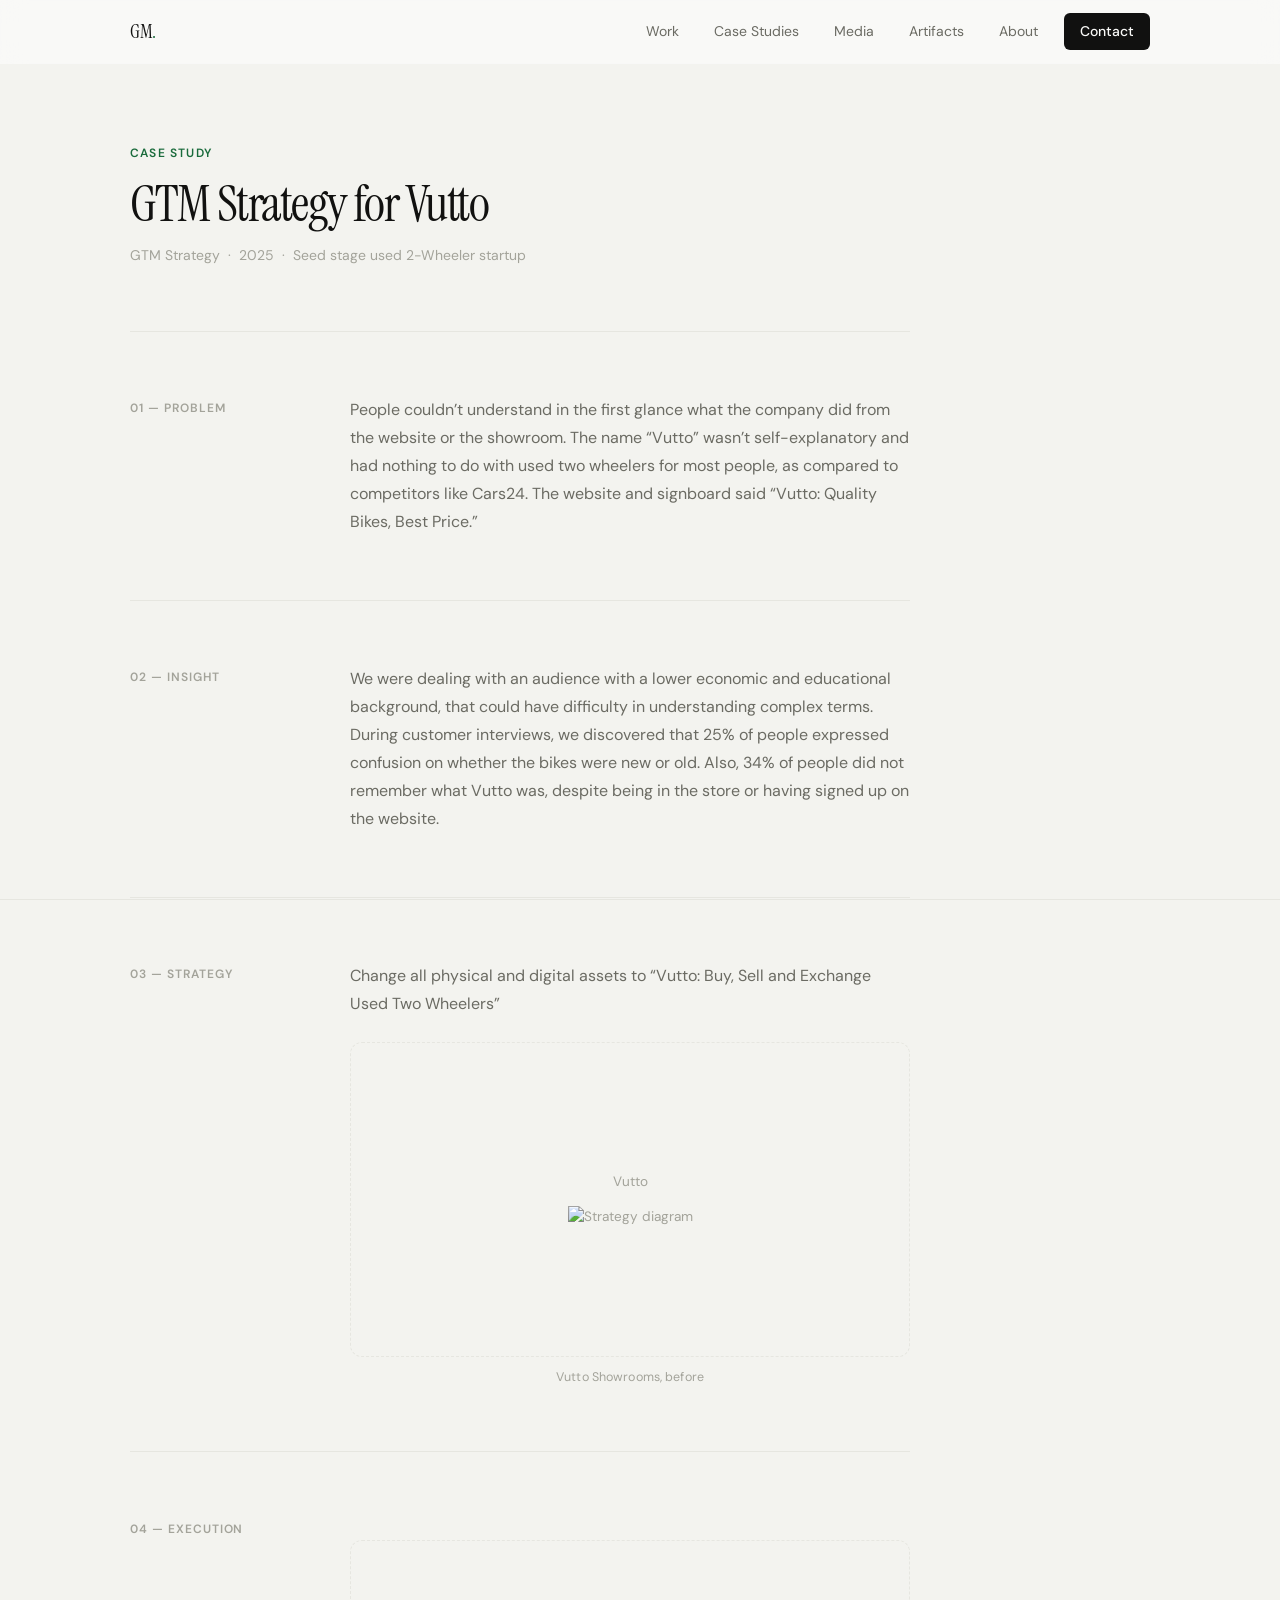
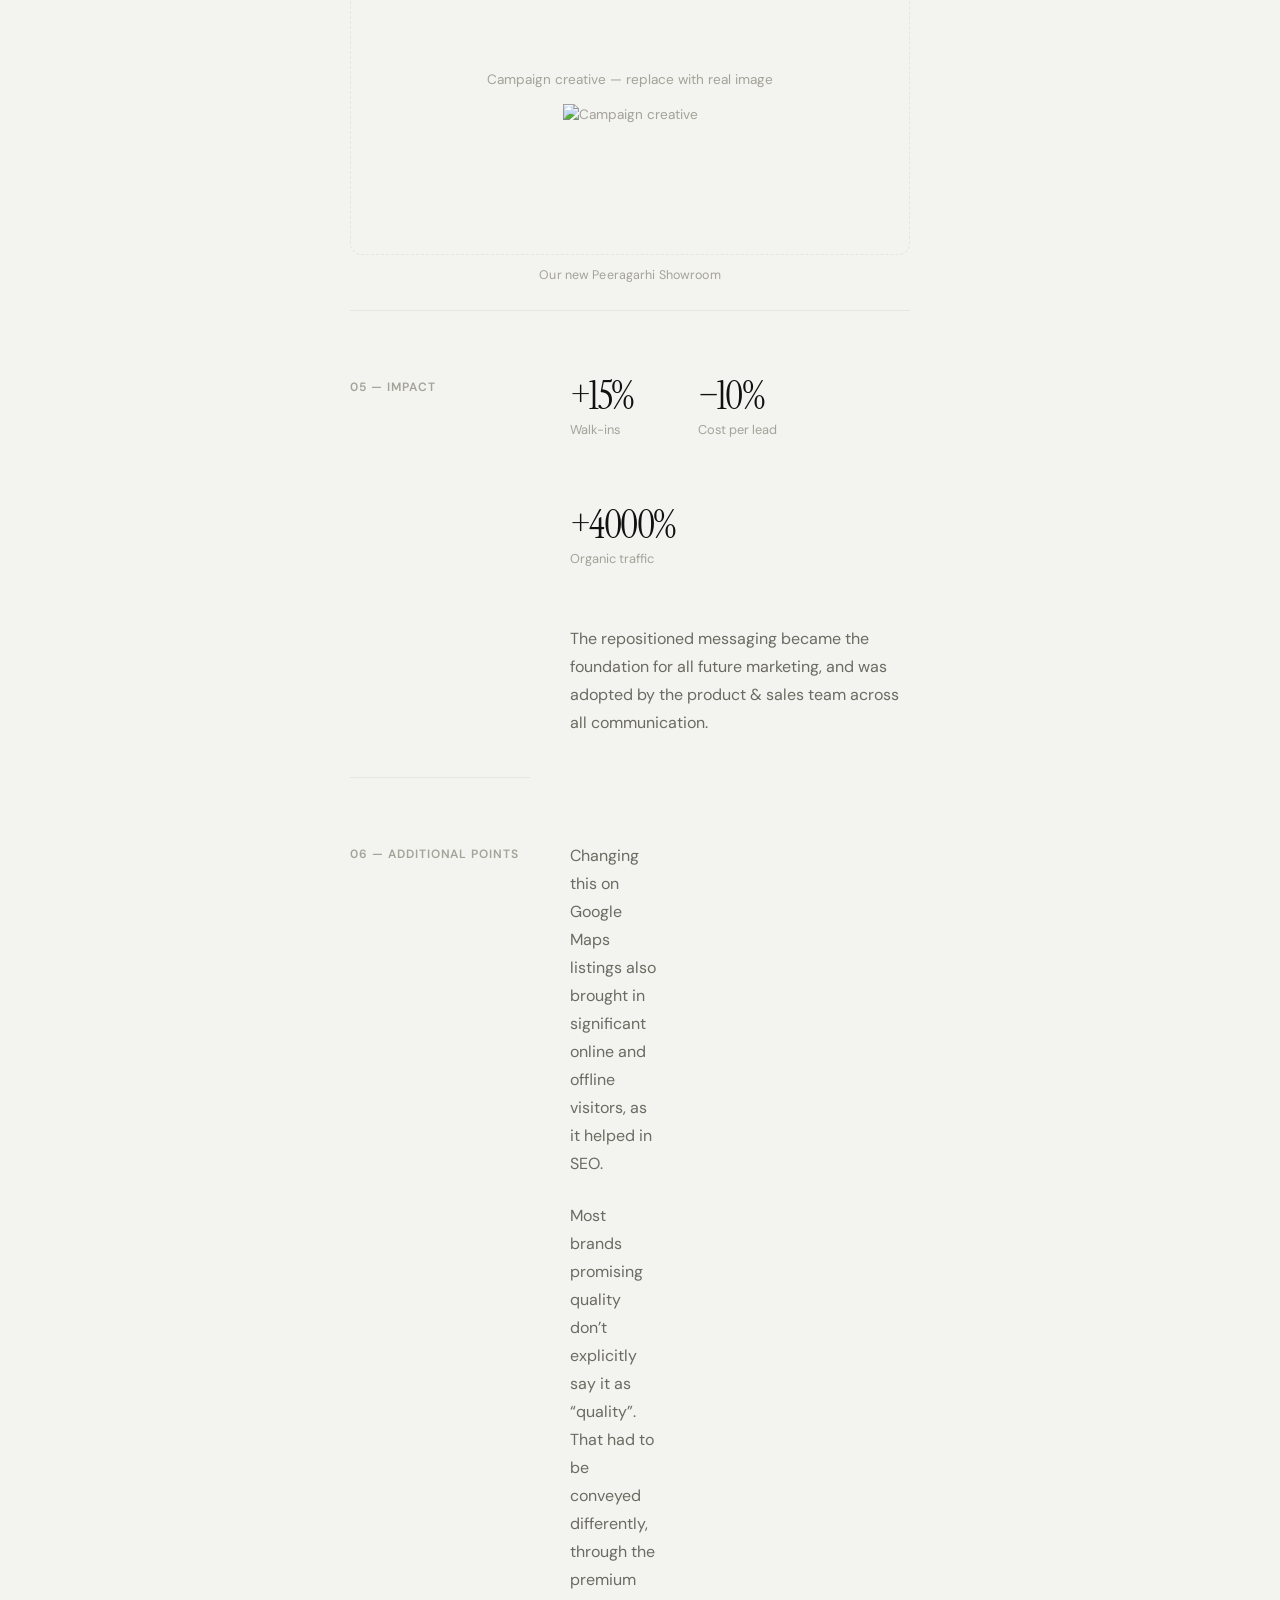
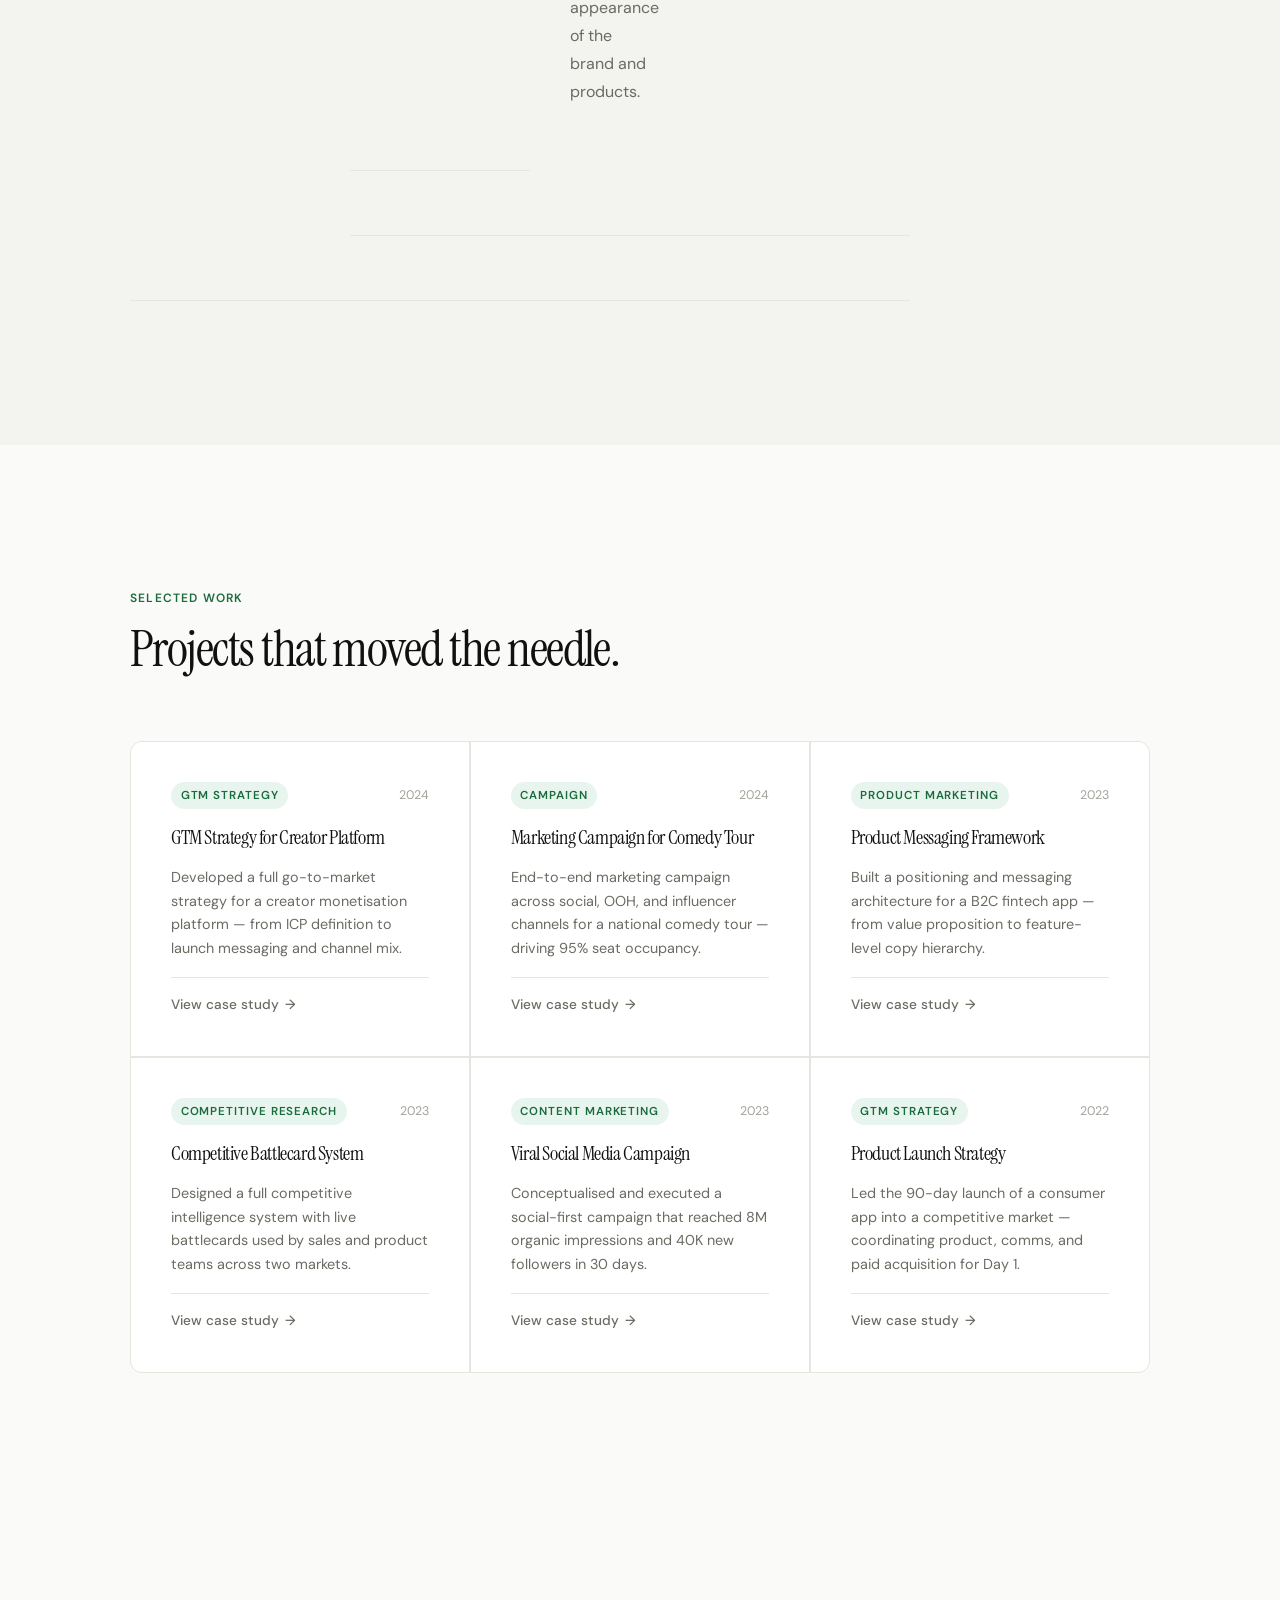
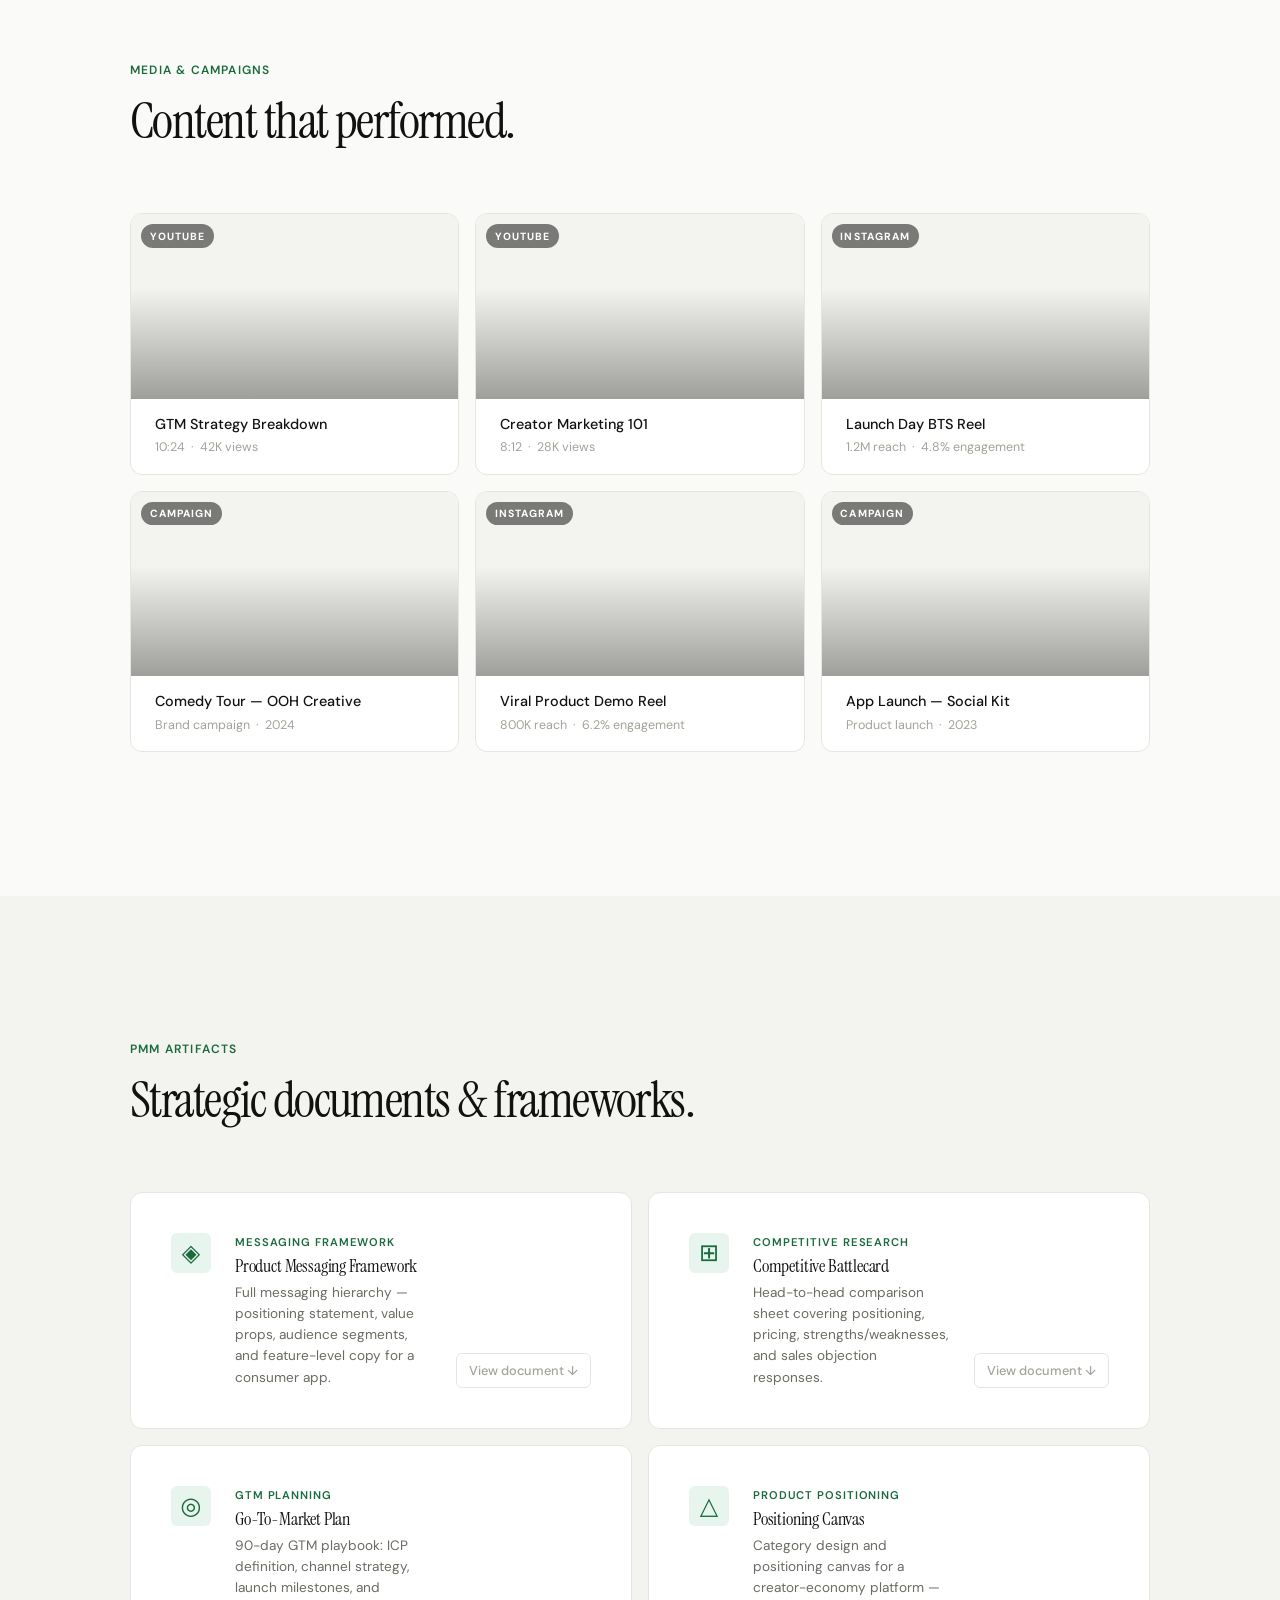
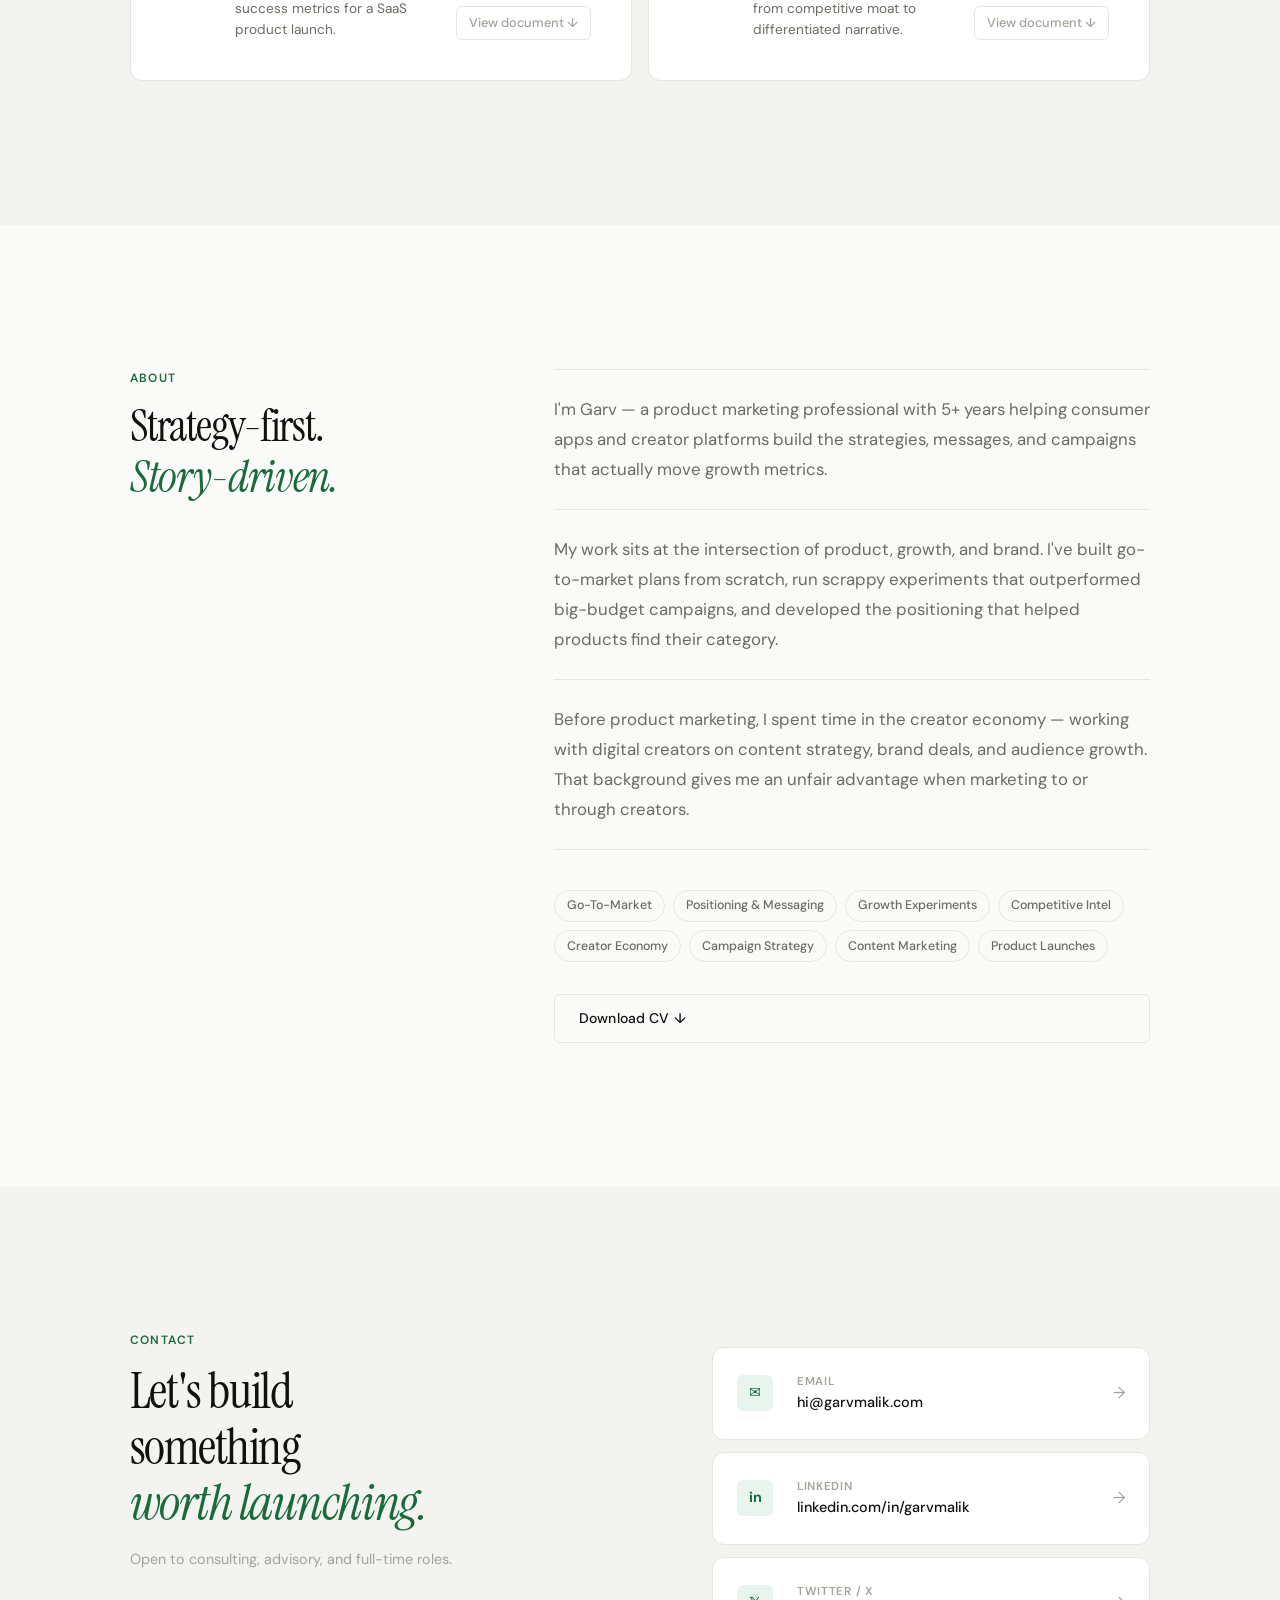
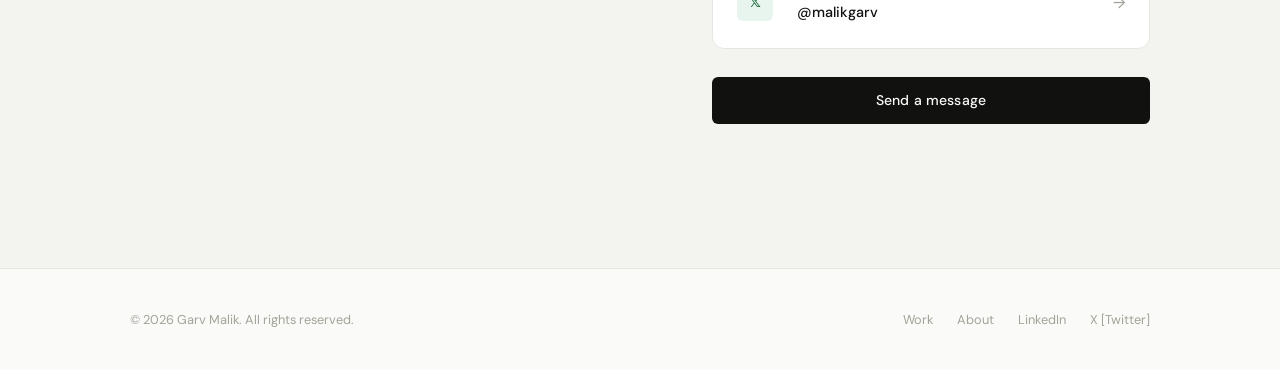
==== case-study.html @ c1da1248 "Add files via upload" ====
<!DOCTYPE html>
<html lang="en">
<head>
  <meta charset="UTF-8" />
  <meta name="viewport" content="width=device-width, initial-scale=1.0" />

  <!-- ============================================================
       SEO — Edit title, description, and og:image below
       ============================================================ -->
  <title>Garv Malik — Product Marketing</title>
  <meta name="description" content="Product marketing strategist specialising in go-to-market, growth experiments, and campaigns that help products and creators grow." />
  <meta property="og:title" content="Garv Malik — Product Marketing" />
  <meta property="og:description" content="Go-to-market strategies, marketing experiments, and campaigns for consumer apps." />
  <meta property="og:image" content="assets/images/og-image.jpg" /><!-- replace with real OG image -->
  <meta property="og:type" content="website" />

  <!-- Google Fonts — Instrument Serif (display) + DM Sans (body) -->
  <link rel="preconnect" href="https://fonts.googleapis.com" />
  <link rel="preconnect" href="https://fonts.gstatic.com" crossorigin />
  <link href="https://fonts.googleapis.com/css2?family=Instrument+Serif:ital@0;1&family=DM+Sans:opsz,wght@9..40,300;9..40,400;9..40,500;9..40,600&display=swap" rel="stylesheet" />

  <link rel="stylesheet" href="styles.css" />
</head>

<body>

  <!-- ============================================================
       NAVIGATION
       ============================================================ -->
  <header class="nav" id="nav">
    <div class="nav__inner container">

      <!-- Logo / Name — edit text here -->
      <a href="#hero" class="nav__logo">GM<span class="accent">.</span></a>

      <nav class="nav__links" aria-label="Primary navigation">
        <a href="#work">Work</a>
        <a href="#case-study">Case Studies</a>
        <a href="#media">Media</a>
        <a href="#artifacts">Artifacts</a>
        <a href="#about">About</a>
        <a href="#contact" class="nav__cta">Contact</a>
      </nav>

      <!-- Hamburger (mobile) -->
      <button class="nav__hamburger" id="hamburger" aria-label="Toggle menu" aria-expanded="false">
        <span></span><span></span>
      </button>
    </div>

    <!-- Mobile menu -->
    <div class="nav__mobile" id="mobile-menu" aria-hidden="true">
      <a href="#work" class="mobile-link">Work</a>
      <a href="#case-study" class="mobile-link">Case Studies</a>
      <a href="#media" class="mobile-link">Media</a>
      <a href="#artifacts" class="mobile-link">Artifacts</a>
      <a href="#about" class="mobile-link">About</a>
      <a href="#contact" class="mobile-link">Contact</a>
    </div>
  </header>


  <main>

    <!-- ============================================================
         HERO SECTION
         Edit: headline, subheadline, description
         ============================================================ -->
   <!-- <section class="hero" id="hero">
      <div class="container hero__inner">

        <div class="hero__badge reveal">
          <span class="badge-dot"></span>
       
          Available for projects
        </div>

    

      </div>-->

      <!-- Decorative line -->
      <div class="hero__rule"></div>
    </section>

 <!-- ============================================================
         CASE STUDY TEMPLATE SECTION
         Edit: all placeholder text, links, and media embeds
         ============================================================ -->
    <section class="section section--alt" id="case-study">
      <div class="container">

        <div class="section__header">
          <p class="section__label">Case Study</p>
          <!-- Edit case study title -->
          <h2 class="section__title">GTM Strategy for Vutto</h2>
          <p class="section__subtitle">
            <!-- Edit project meta -->
            GTM Strategy &nbsp;·&nbsp; 2025 &nbsp;·&nbsp; Seed stage used 2-Wheeler startup
          </p>
        </div>

        <!-- Narrative blocks -->
        <div class="case-study">

          <div class="cs-block reveal">
            <div class="cs-block__label">01 — Problem</div>
            <div class="cs-block__body">
              <!-- Edit problem statement -->
              <p>
                People couldn’t understand in the first glance what the company did from the website or the showroom. The name “Vutto” wasn’t self-explanatory and had nothing to do with used two wheelers for most people, as compared to competitors like Cars24. The website and signboard said “Vutto: Quality Bikes, Best Price.”
              </p>
            </div>
          </div>

          <div class="cs-block reveal">
            <div class="cs-block__label">02 — Insight</div>
            <div class="cs-block__body">
              <!-- Edit insight -->
              <p>
                We were dealing with an audience with a  lower economic and educational background, that could have difficulty in understanding complex terms. During customer interviews, we discovered that 25% of people expressed confusion on whether the bikes were new or old. Also, 34% of people did not remember what Vutto was, despite being in the store or having signed up on the website.
              </p>
            </div>
          </div>

          <div class="cs-block reveal">
            <div class="cs-block__label">03 — Strategy</div>
            <div class="cs-block__body">
              <!-- Edit strategy -->
              <p>
                Change all physical and digital assets to “Vutto: Buy, Sell and Exchange Used Two Wheelers”

              </p>

              <!-- Placeholder for image/screenshot — replace src with real image -->
              <figure class="cs-media">
                <div class="cs-media__placeholder" aria-label="Strategy diagram placeholder">
                  <span>Vutto</span>
                  <img src="assets/images/vutto-old.webp" alt="Strategy diagram" />
                </div>
                <figcaption>Vutto Showrooms, before</figcaption>
              </figure>
            </div>
          </div>

          <div class="cs-block reveal">
            <div class="cs-block__label">04 — Execution</div>
            <div class="cs-block__body">
              <!-- Edit execution details -->
              <p>
                
              </p>

              <!-- Placeholder for marketing asset image -->
              <figure class="cs-media">
                <div class="cs-media__placeholder" aria-label="Campaign creative placeholder">
                  <span>Campaign creative — replace with real image</span>
                  <img src="assets/images/vutto-new.webp" alt="Campaign creative" />
                </div>
                <figcaption>Our new Peeragarhi Showroom</figcaption>
              </figure>

              <!-- Placeholder for embedded video — replace with real YouTube embed 
              <figure class="cs-media">
                <div class="cs-media__placeholder cs-media__placeholder--video" aria-label="Video embed placeholder">
                  <span>▶</span>
                  <p>Embed video here — replace this block with an iframe</p>
                  
                  <iframe
                    src="https://www.youtube.com/embed/YOUR_VIDEO_ID"
                    title="Campaign walkthrough"
                    frameborder="0"
                    allowfullscreen
                  ></iframe>
                  
                </div>
                <figcaption>Campaign walkthrough video — edit this caption</figcaption>
              </figure>
            </div>
          </div>
          -->

          <div class="cs-block reveal">
            <div class="cs-block__label">05 — Impact</div>
            <div class="cs-block__body">
              <!-- Edit impact metrics -->
              <div class="impact-grid">
                <div class="impact-stat">
                  <span class="impact-stat__num">+15%</span>
                  <span class="impact-stat__label">Walk-ins</span>
                </div>
                <div class="impact-stat">
                  <span class="impact-stat__num">−10%</span>
                  <span class="impact-stat__label">Cost per lead</span>
                </div>
                <div class="impact-stat">
                  <span class="impact-stat__num">+4000%</span>
                  <span class="impact-stat__label">Organic traffic</span>
                </div>
              </div>
              <p style="margin-top: 2rem;">
                The repositioned messaging became the foundation for all future
                marketing, and was adopted by the product & sales team across all communication.
              </p>

              <!-- Link to full document 
              <a href="#" class="btn btn--outline" style="margin-top:1.5rem; display:inline-flex;">
                 Edit href to real document link 
                Download full case study PDF ↓
              </a>
            </div>
          </div>

        </div> /case-study -->
      </div>
      <div class="cs-block reveal">
            <div class="cs-block__label">06 — Additional Points</div>
            <div class="cs-block__body">
              <!-- Edit strategy -->
              <p>
                Changing this on Google Maps listings also brought in significant online and offline visitors, as it helped in SEO.
               </p>
                <p>
                Most brands promising quality don’t explicitly say it as “quality”. That had to be conveyed differently, through the premium appearance of the brand and products.


              </p>
    </section>

    <!-- ============================================================
         SELECTED WORK SECTION
         Edit: project cards — title, category, description, href
         ============================================================ -->
    <section class="section" id="work">
      <div class="container">

        <div class="section__header">
          <p class="section__label">Selected Work</p>
          <h2 class="section__title">Projects that moved the needle.</h2>
        </div>

        <div class="work-grid">

          <!-- ── Card 1 — Edit project details below ── -->
          <article class="card reveal">
            <div class="card__meta">
              <span class="card__category">GTM Strategy</span>
              <span class="card__year">2024</span><!-- Edit year -->
            </div>
            <h3 class="card__title">GTM Strategy for Creator Platform</h3>
            <p class="card__desc">
              Developed a full go-to-market strategy for a creator monetisation
              platform — from ICP definition to launch messaging and channel mix.
            </p>
            <a href="#" class="card__link"><!-- Edit href to real link -->
              View case study <span class="arrow">→</span>
            </a>
          </article>

          <!-- ── Card 2 ── -->
          <article class="card reveal">
            <div class="card__meta">
              <span class="card__category">Campaign</span>
              <span class="card__year">2024</span>
            </div>
            <h3 class="card__title">Marketing Campaign for Comedy Tour</h3>
            <p class="card__desc">
              End-to-end marketing campaign across social, OOH, and influencer
              channels for a national comedy tour — driving 95% seat occupancy.
            </p>
            <a href="#" class="card__link">
              View case study <span class="arrow">→</span>
            </a>
          </article>

          <!-- ── Card 3 ── -->
          <article class="card reveal">
            <div class="card__meta">
              <span class="card__category">Product Marketing</span>
              <span class="card__year">2023</span>
            </div>
            <h3 class="card__title">Product Messaging Framework</h3>
            <p class="card__desc">
              Built a positioning and messaging architecture for a B2C fintech
              app — from value proposition to feature-level copy hierarchy.
            </p>
            <a href="#" class="card__link">
              View case study <span class="arrow">→</span>
            </a>
          </article>

          <!-- ── Card 4 ── -->
          <article class="card reveal">
            <div class="card__meta">
              <span class="card__category">Competitive Research</span>
              <span class="card__year">2023</span>
            </div>
            <h3 class="card__title">Competitive Battlecard System</h3>
            <p class="card__desc">
              Designed a full competitive intelligence system with live
              battlecards used by sales and product teams across two markets.
            </p>
            <a href="#" class="card__link">
              View case study <span class="arrow">→</span>
            </a>
          </article>

          <!-- ── Card 5 ── -->
          <article class="card reveal">
            <div class="card__meta">
              <span class="card__category">Content Marketing</span>
              <span class="card__year">2023</span>
            </div>
            <h3 class="card__title">Viral Social Media Campaign</h3>
            <p class="card__desc">
              Conceptualised and executed a social-first campaign that reached
              8M organic impressions and 40K new followers in 30 days.
            </p>
            <a href="#" class="card__link">
              View case study <span class="arrow">→</span>
            </a>
          </article>

          <!-- ── Card 6 ── -->
          <article class="card reveal">
            <div class="card__meta">
              <span class="card__category">GTM Strategy</span>
              <span class="card__year">2022</span>
            </div>
            <h3 class="card__title">Product Launch Strategy</h3>
            <p class="card__desc">
              Led the 90-day launch of a consumer app into a competitive market
              — coordinating product, comms, and paid acquisition for Day 1.
            </p>
            <a href="#" class="card__link">
              View case study <span class="arrow">→</span>
            </a>
          </article>

        </div><!-- /work-grid -->
      </div>
    </section>


   
    <!-- ============================================================
         MEDIA & CAMPAIGNS SECTION
         Edit: video/image thumbnails, links, titles
         ============================================================ -->
    <section class="section" id="media">
      <div class="container">

        <div class="section__header">
          <p class="section__label">Media & Campaigns</p>
          <h2 class="section__title">Content that performed.</h2>
        </div>

        <div class="media-grid">

          <!-- ── YouTube Video 1 — Edit title, link, thumbnail ── -->
          <a href="#" class="media-card reveal" aria-label="Watch: GTM Breakdown">
            <!-- Replace background-image URL with real thumbnail -->
            <div class="media-card__thumb" style="background-image: url('https://images.unsplash.com/photo-1611162617213-7d7a39e9b1d7?w=600&q=70')">
              <span class="media-card__type">YouTube</span>
              <span class="media-card__play">▶</span>
            </div>
            <div class="media-card__info">
              <!-- Edit video title -->
              <p class="media-card__title">GTM Strategy Breakdown</p>
              <p class="media-card__meta">10:24 &nbsp;·&nbsp; 42K views</p><!-- Edit runtime and views -->
            </div>
          </a>

          <!-- ── YouTube Video 2 ── -->
          <a href="#" class="media-card reveal" aria-label="Watch: Creator Marketing">
            <div class="media-card__thumb" style="background-image: url('https://images.unsplash.com/photo-1552664730-d307ca884978?w=600&q=70')">
              <span class="media-card__type">YouTube</span>
              <span class="media-card__play">▶</span>
            </div>
            <div class="media-card__info">
              <p class="media-card__title">Creator Marketing 101</p>
              <p class="media-card__meta">8:12 &nbsp;·&nbsp; 28K views</p>
            </div>
          </a>

          <!-- ── Instagram Post 1 ── -->
          <a href="#" class="media-card reveal" aria-label="View Instagram post">
            <div class="media-card__thumb" style="background-image: url('https://images.unsplash.com/photo-1611162616475-46b635cb6868?w=600&q=70')">
              <span class="media-card__type">Instagram</span>
            </div>
            <div class="media-card__info">
              <p class="media-card__title">Launch Day BTS Reel</p>
              <p class="media-card__meta">1.2M reach &nbsp;·&nbsp; 4.8% engagement</p>
            </div>
          </a>

          <!-- ── Campaign Creative 1 ── -->
          <a href="#" class="media-card reveal" aria-label="View campaign creative">
            <div class="media-card__thumb" style="background-image: url('https://images.unsplash.com/photo-1542744094-3a31f272c490?w=600&q=70')">
              <span class="media-card__type">Campaign</span>
            </div>
            <div class="media-card__info">
              <p class="media-card__title">Comedy Tour — OOH Creative</p>
              <p class="media-card__meta">Brand campaign &nbsp;·&nbsp; 2024</p>
            </div>
          </a>

          <!-- ── Instagram Post 2 ── -->
          <a href="#" class="media-card reveal" aria-label="View Instagram post">
            <div class="media-card__thumb" style="background-image: url('https://images.unsplash.com/photo-1558403194-611308249627?w=600&q=70')">
              <span class="media-card__type">Instagram</span>
            </div>
            <div class="media-card__info">
              <p class="media-card__title">Viral Product Demo Reel</p>
              <p class="media-card__meta">800K reach &nbsp;·&nbsp; 6.2% engagement</p>
            </div>
          </a>

          <!-- ── Campaign Creative 2 ── -->
          <a href="#" class="media-card reveal" aria-label="View campaign creative">
            <div class="media-card__thumb" style="background-image: url('https://images.unsplash.com/photo-1557804506-669a67965ba0?w=600&q=70')">
              <span class="media-card__type">Campaign</span>
            </div>
            <div class="media-card__info">
              <p class="media-card__title">App Launch — Social Kit</p>
              <p class="media-card__meta">Product launch &nbsp;·&nbsp; 2023</p>
            </div>
          </a>

        </div><!-- /media-grid -->
      </div>
    </section>


    <!-- ============================================================
         PMM ARTIFACTS SECTION
         Edit: artifact titles, descriptions, and download links
         ============================================================ -->
    <section class="section section--alt" id="artifacts">
      <div class="container">

        <div class="section__header">
          <p class="section__label">PMM Artifacts</p>
          <h2 class="section__title">Strategic documents & frameworks.</h2>
        </div>

        <div class="artifacts-grid">

          <!-- ── Artifact 1 — Edit details below ── -->
          <div class="artifact-card reveal">
            <div class="artifact-card__icon">◈</div><!-- Edit icon/emoji -->
            <div class="artifact-card__body">
              <span class="artifact-card__type">Messaging Framework</span><!-- Edit type -->
              <h3 class="artifact-card__title">Product Messaging Framework</h3><!-- Edit title -->
              <p class="artifact-card__desc">
                <!-- Edit description -->
                Full messaging hierarchy — positioning statement, value props,
                audience segments, and feature-level copy for a consumer app.
              </p>
            </div>
            <a href="#" class="artifact-card__link"><!-- Edit download href -->
              View document ↓
            </a>
          </div>

          <!-- ── Artifact 2 ── -->
          <div class="artifact-card reveal">
            <div class="artifact-card__icon">⊞</div>
            <div class="artifact-card__body">
              <span class="artifact-card__type">Competitive Research</span>
              <h3 class="artifact-card__title">Competitive Battlecard</h3>
              <p class="artifact-card__desc">
                Head-to-head comparison sheet covering positioning, pricing,
                strengths/weaknesses, and sales objection responses.
              </p>
            </div>
            <a href="#" class="artifact-card__link">
              View document ↓
            </a>
          </div>

          <!-- ── Artifact 3 ── -->
          <div class="artifact-card reveal">
            <div class="artifact-card__icon">◎</div>
            <div class="artifact-card__body">
              <span class="artifact-card__type">GTM Planning</span>
              <h3 class="artifact-card__title">Go-To-Market Plan</h3>
              <p class="artifact-card__desc">
                90-day GTM playbook: ICP definition, channel strategy, launch
                milestones, and success metrics for a SaaS product launch.
              </p>
            </div>
            <a href="#" class="artifact-card__link">
              View document ↓
            </a>
          </div>

          <!-- ── Artifact 4 ── -->
          <div class="artifact-card reveal">
            <div class="artifact-card__icon">△</div>
            <div class="artifact-card__body">
              <span class="artifact-card__type">Product Positioning</span>
              <h3 class="artifact-card__title">Positioning Canvas</h3>
              <p class="artifact-card__desc">
                Category design and positioning canvas for a creator-economy
                platform — from competitive moat to differentiated narrative.
              </p>
            </div>
            <a href="#" class="artifact-card__link">
              View document ↓
            </a>
          </div>

        </div><!-- /artifacts-grid -->
      </div>
    </section>


    <!-- ============================================================
         ABOUT SECTION
         Edit: bio text, skills, links
         ============================================================ -->
    <section class="section" id="about">
      <div class="container">

        <div class="about-layout">

          <div class="about__left reveal">
            <p class="section__label">About</p>
            <h2 class="about__title">
              Strategy-first.<br />
              <em>Story-driven.</em>
            </h2>
          </div>

          <div class="about__right reveal reveal--delay-1">

            <!-- Edit bio paragraphs -->
            <p class="about__bio">
              I'm Garv — a product marketing professional with 5+ years helping
              consumer apps and creator platforms build the strategies, messages,
              and campaigns that actually move growth metrics.
            </p>
            <p class="about__bio">
              My work sits at the intersection of product, growth, and brand.
              I've built go-to-market plans from scratch, run scrappy experiments
              that outperformed big-budget campaigns, and developed the positioning
              that helped products find their category.
            </p>
            <p class="about__bio">
              Before product marketing, I spent time in the creator economy —
              working with digital creators on content strategy, brand deals, and
              audience growth. That background gives me an unfair advantage when
              marketing to or through creators.
            </p>

            <!-- Edit skills -->
            <div class="about__skills">
              <span class="skill-tag">Go-To-Market</span>
              <span class="skill-tag">Positioning & Messaging</span>
              <span class="skill-tag">Growth Experiments</span>
              <span class="skill-tag">Competitive Intel</span>
              <span class="skill-tag">Creator Economy</span>
              <span class="skill-tag">Campaign Strategy</span>
              <span class="skill-tag">Content Marketing</span>
              <span class="skill-tag">Product Launches</span>
            </div>

            <!-- Edit resume link -->
            <a href="#" class="btn btn--outline" style="margin-top:2rem;">
              Download CV ↓
            </a>

          </div>
        </div>

      </div>
    </section>


    <!-- ============================================================
         CONTACT SECTION
         Edit: email, LinkedIn URL, social links
         ============================================================ -->
    <section class="section section--alt" id="contact">
      <div class="container">

        <div class="contact-layout reveal">

          <div class="contact__left">
            <p class="section__label">Contact</p>
            <h2 class="contact__title">
              Let's build<br />something<br /><em>worth launching.</em>
            </h2>
            <p class="contact__sub">
              Open to consulting, advisory, and full-time roles.
            </p>
          </div>

          <div class="contact__right">

            <!-- Edit email address -->
            <a href="mailto:hi@garvmalik.com" class="contact-link">
              <span class="contact-link__icon">✉</span>
              <div>
                <p class="contact-link__label">Email</p>
                <!-- Edit email text -->
                <p class="contact-link__value">hi@garvmalik.com</p>
              </div>
              <span class="contact-link__arrow">→</span>
            </a>

            <!-- Edit LinkedIn URL and text -->
            <a href="https://linkedin.com/in/garvmalik" target="_blank" rel="noopener" class="contact-link">
              <span class="contact-link__icon">in</span>
              <div>
                <p class="contact-link__label">LinkedIn</p>
                <p class="contact-link__value">linkedin.com/in/garvmalik</p>
              </div>
              <span class="contact-link__arrow">→</span>
            </a>

            <!-- Edit Twitter/X URL -->
            <a href="https://x.com/malikgarv" target="_blank" rel="noopener" class="contact-link">
              <span class="contact-link__icon">𝕏</span>
              <div>
                <p class="contact-link__label">Twitter / X</p>
                <p class="contact-link__value">@malikgarv</p>
              </div>
              <span class="contact-link__arrow">→</span>
            </a>

            <!-- Edit primary CTA link/label -->
            <a href="mailto:hi@garvmalik.com" class="btn btn--primary" style="margin-top: 1rem; width: 100%; justify-content: center;">
              Send a message
            </a>

          </div>
        </div>

      </div>
    </section>

  </main><!-- /main -->


  <!-- ============================================================
       FOOTER — Edit links and copyright name
       ============================================================ -->
  <footer class="footer">
    <div class="container footer__inner">

      <p class="footer__copy">
        <!-- Edit copyright name and year -->
        © 2026 Garv Malik. All rights reserved.
      </p>

      <nav class="footer__nav" aria-label="Footer navigation">
        <a href="#work">Work</a>
        <a href="#about">About</a>
        <!-- Edit social links -->
        <a href="https://linkedin.com/in/garvmalik" target="_blank" rel="noopener">LinkedIn</a>
        <a href="https://x.com/malikgarv" target="_blank" rel="noopener">X [Twitter]</a>
      </nav>

    </div>
  </footer>

  <script src="script.js"></script>
</body>
</html>
---- styles.css ----
/* ============================================================
   GARV MALIK — PORTFOLIO STYLESHEET
   ============================================================
   Table of contents:
   1.  CSS Custom Properties (design tokens)
   2.  Reset & Base
   3.  Typography
   4.  Layout Utilities
   5.  Navigation
   6.  Hero
   7.  Section Shared Styles
   8.  Work Grid & Cards
   9.  Case Study
   10. Media Grid & Cards
   11. Artifacts Grid
   12. About
   13. Contact
   14. Footer
   15. Scroll Reveal Animations
   16. Responsive (tablet & mobile)
   ============================================================ */


/* ── 1. DESIGN TOKENS ─────────────────────────────────────── */
:root {
  /* Colours — edit to change the palette */
  --clr-bg:          #fafaf8;   /* page background */
  --clr-bg-alt:      #f3f3ef;   /* alternate section background */
  --clr-surface:     #ffffff;   /* card/panel surface */
  --clr-border:      #e6e6e0;   /* dividers and card borders */
  --clr-text:        #111110;   /* primary text */
  --clr-text-2:      #6b6b63;   /* secondary text */
  --clr-text-3:      #a3a39a;   /* muted / labels */
  --clr-accent:      #1a6b3c;   /* → change this to your accent colour */
  --clr-accent-dim:  #e8f5ee;   /* light tint of accent */

  /* Typography */
  --font-display:  'Instrument Serif', Georgia, serif;
  --font-body:     'DM Sans', system-ui, sans-serif;

  /* Spacing scale */
  --sp-xs:   0.5rem;
  --sp-sm:   1rem;
  --sp-md:   1.5rem;
  --sp-lg:   2.5rem;
  --sp-xl:   4rem;
  --sp-2xl:  6rem;
  --sp-3xl:  9rem;

  /* Layout */
  --max-w: 1100px;
  --nav-h: 64px;

  /* Borders */
  --radius-sm: 6px;
  --radius-md: 12px;
  --radius-lg: 20px;

  /* Shadows */
  --shadow-sm: 0 1px 3px rgba(0,0,0,.06), 0 1px 2px rgba(0,0,0,.04);
  --shadow-md: 0 4px 16px rgba(0,0,0,.08);
  --shadow-lg: 0 16px 48px rgba(0,0,0,.12);

  /* Transitions */
  --ease: cubic-bezier(0.22, 1, 0.36, 1);
  --dur-fast: 150ms;
  --dur-med:  300ms;
  --dur-slow: 600ms;
}


/* ── 2. RESET & BASE ──────────────────────────────────────── */
*, *::before, *::after {
  box-sizing: border-box;
  margin: 0;
  padding: 0;
}

html {
  scroll-behavior: smooth;
  scroll-padding-top: var(--nav-h);
  -webkit-text-size-adjust: 100%;
}

body {
  background-color: var(--clr-bg);
  color: var(--clr-text);
  font-family: var(--font-body);
  font-size: 16px;
  line-height: 1.65;
  -webkit-font-smoothing: antialiased;
}

img, video, iframe {
  display: block;
  max-width: 100%;
}

a {
  color: inherit;
  text-decoration: none;
}

button {
  cursor: pointer;
  font-family: inherit;
  border: none;
  background: none;
}

ul, ol {
  list-style: none;
}

::selection {
  background: var(--clr-accent);
  color: #fff;
}


/* ── 3. TYPOGRAPHY ────────────────────────────────────────── */
h1, h2, h3, h4 {
  font-family: var(--font-display);
  font-weight: 400;
  line-height: 1.1;
  letter-spacing: -0.02em;
}

.accent {
  color: var(--clr-accent);
}

em {
  font-family: var(--font-display);
  font-style: italic;
  color: var(--clr-accent);
}


/* ── 4. LAYOUT UTILITIES ──────────────────────────────────── */
.container {
  width: 100%;
  max-width: var(--max-w);
  margin-inline: auto;
  padding-inline: var(--sp-lg);
}

.section {
  padding-block: var(--sp-3xl);
}

.section--alt {
  background-color: var(--clr-bg-alt);
}

/* Buttons */
.btn {
  display: inline-flex;
  align-items: center;
  gap: 0.5rem;
  padding: 0.75rem 1.5rem;
  border-radius: var(--radius-sm);
  font-family: var(--font-body);
  font-size: 0.875rem;
  font-weight: 500;
  letter-spacing: 0.01em;
  transition: all var(--dur-med) var(--ease);
  white-space: nowrap;
}

.btn--primary {
  background: var(--clr-text);
  color: var(--clr-bg);
}

.btn--primary:hover {
  background: var(--clr-accent);
  transform: translateY(-1px);
  box-shadow: var(--shadow-md);
}

.btn--ghost {
  background: transparent;
  color: var(--clr-text);
  border: 1px solid var(--clr-border);
}

.btn--ghost:hover {
  border-color: var(--clr-text);
  background: var(--clr-surface);
  transform: translateY(-1px);
}

.btn--outline {
  background: transparent;
  color: var(--clr-text);
  border: 1px solid var(--clr-border);
}

.btn--outline:hover {
  border-color: var(--clr-accent);
  color: var(--clr-accent);
}


/* ── 5. NAVIGATION ────────────────────────────────────────── */
.nav {
  position: fixed;
  top: 0;
  left: 0;
  right: 0;
  z-index: 100;
  height: var(--nav-h);
  background: rgba(250, 250, 248, 0.85);
  backdrop-filter: blur(12px);
  -webkit-backdrop-filter: blur(12px);
  border-bottom: 1px solid transparent;
  transition: border-color var(--dur-med) var(--ease), background var(--dur-med);
}

.nav.scrolled {
  border-color: var(--clr-border);
}

.nav__inner {
  height: 100%;
  display: flex;
  align-items: center;
  justify-content: space-between;
}

.nav__logo {
  font-family: var(--font-display);
  font-size: 1.2rem;
  font-weight: 400;
  letter-spacing: -0.02em;
}

.nav__links {
  display: flex;
  align-items: center;
  gap: var(--sp-sm);
}

.nav__links a {
  font-size: 0.875rem;
  font-weight: 400;
  color: var(--clr-text-2);
  padding: 0.4rem 0.6rem;
  border-radius: var(--radius-sm);
  transition: color var(--dur-fast);
}

.nav__links a:hover {
  color: var(--clr-text);
}

.nav__cta {
  padding: 0.45rem 1rem !important;
  background: var(--clr-text) !important;
  color: var(--clr-bg) !important;
  border-radius: var(--radius-sm) !important;
  font-weight: 500 !important;
  transition: background var(--dur-fast) !important;
}

.nav__cta:hover {
  background: var(--clr-accent) !important;
  color: #fff !important;
}

/* Hamburger */
.nav__hamburger {
  display: none;
  flex-direction: column;
  gap: 5px;
  padding: 8px;
}

.nav__hamburger span {
  display: block;
  width: 22px;
  height: 1.5px;
  background: var(--clr-text);
  border-radius: 2px;
  transition: transform var(--dur-med) var(--ease), opacity var(--dur-med);
}

.nav__hamburger.open span:first-child {
  transform: translateY(6.5px) rotate(45deg);
}

.nav__hamburger.open span:last-child {
  transform: translateY(-6.5px) rotate(-45deg);
}

/* Mobile menu */
.nav__mobile {
  display: none;
  flex-direction: column;
  position: fixed;
  inset: var(--nav-h) 0 0 0;
  background: var(--clr-bg);
  padding: var(--sp-lg);
  gap: var(--sp-md);
  z-index: 99;
  opacity: 0;
  pointer-events: none;
  transform: translateY(-8px);
  transition: opacity var(--dur-med) var(--ease), transform var(--dur-med) var(--ease);
}

.nav__mobile.open {
  opacity: 1;
  pointer-events: auto;
  transform: translateY(0);
}

.nav__mobile a {
  font-family: var(--font-display);
  font-size: 2rem;
  line-height: 1;
  color: var(--clr-text);
  padding-block: 0.5rem;
  border-bottom: 1px solid var(--clr-border);
  transition: color var(--dur-fast);
}

.nav__mobile a:hover {
  color: var(--clr-accent);
}


/* ── 6. HERO ──────────────────────────────────────────────── */
.hero {
  padding-top: calc(var(--nav-h) + var(--sp-3xl));
  padding-bottom: var(--sp-2xl);
  position: relative;
}

.hero__inner {
  display: flex;
  flex-direction: column;
  gap: var(--sp-md);
}

.hero__badge {
  display: inline-flex;
  align-items: center;
  gap: 0.5rem;
  padding: 0.35rem 0.9rem;
  background: var(--clr-accent-dim);
  color: var(--clr-accent);
  border-radius: 100px;
  font-size: 0.8rem;
  font-weight: 500;
  letter-spacing: 0.02em;
  width: fit-content;
}

.badge-dot {
  width: 6px;
  height: 6px;
  border-radius: 50%;
  background: var(--clr-accent);
  animation: pulse 2s infinite;
}

@keyframes pulse {
  0%, 100% { opacity: 1; }
  50%       { opacity: 0.4; }
}

.hero__name {
  font-family: var(--font-display);
  font-size: clamp(3.5rem, 9vw, 7.5rem);
  font-weight: 400;
  letter-spacing: -0.04em;
  line-height: 0.95;
  color: var(--clr-text);
}

.hero__sub {
  font-family: var(--font-display);
  font-size: clamp(1.4rem, 3.5vw, 2.2rem);
  font-weight: 400;
  line-height: 1.25;
  color: var(--clr-text-2);
  letter-spacing: -0.02em;
}

.hero__desc {
  max-width: 500px;
  font-size: 1.05rem;
  color: var(--clr-text-2);
  line-height: 1.7;
}

.hero__actions {
  display: flex;
  flex-wrap: wrap;
  gap: var(--sp-sm);
  padding-top: var(--sp-xs);
}

.hero__stats {
  display: flex;
  align-items: center;
  gap: var(--sp-lg);
  padding-top: var(--sp-lg);
  border-top: 1px solid var(--clr-border);
  margin-top: var(--sp-md);
  flex-wrap: wrap;
}

.stat {
  display: flex;
  flex-direction: column;
  gap: 0.15rem;
}

.stat__num {
  font-family: var(--font-display);
  font-size: 1.75rem;
  letter-spacing: -0.03em;
  line-height: 1;
  color: var(--clr-text);
}

.stat__label {
  font-size: 0.78rem;
  color: var(--clr-text-3);
  letter-spacing: 0.03em;
}

.stat__divider {
  width: 1px;
  height: 2.5rem;
  background: var(--clr-border);
}

.hero__rule {
  position: absolute;
  bottom: 0;
  left: 0;
  right: 0;
  height: 1px;
  background: var(--clr-border);
}


/* ── 7. SECTION SHARED ────────────────────────────────────── */
.section__header {
  margin-bottom: var(--sp-xl);
}

.section__label {
  font-size: 0.75rem;
  font-weight: 600;
  letter-spacing: 0.1em;
  text-transform: uppercase;
  color: var(--clr-accent);
  margin-bottom: 0.75rem;
}

.section__title {
  font-family: var(--font-display);
  font-size: clamp(2rem, 4vw, 3.25rem);
  font-weight: 400;
  letter-spacing: -0.03em;
  line-height: 1.1;
  color: var(--clr-text);
}

.section__subtitle {
  margin-top: 0.75rem;
  font-size: 0.875rem;
  color: var(--clr-text-3);
}


/* ── 8. WORK GRID & CARDS ─────────────────────────────────── */
.work-grid {
  display: grid;
  grid-template-columns: repeat(3, 1fr);
  gap: 1.5px; /* hairline gap between cards */
  background: var(--clr-border);
  border: 1.5px solid var(--clr-border);
  border-radius: var(--radius-md);
  overflow: hidden;
}

.card {
  background: var(--clr-surface);
  padding: var(--sp-lg);
  display: flex;
  flex-direction: column;
  gap: var(--sp-sm);
  transition: background var(--dur-med) var(--ease);
}

.card:hover {
  background: var(--clr-bg-alt);
}

.card__meta {
  display: flex;
  align-items: center;
  justify-content: space-between;
  gap: var(--sp-sm);
}

.card__category {
  font-size: 0.72rem;
  font-weight: 600;
  letter-spacing: 0.08em;
  text-transform: uppercase;
  color: var(--clr-accent);
  padding: 0.25rem 0.6rem;
  background: var(--clr-accent-dim);
  border-radius: 100px;
}

.card__year {
  font-size: 0.78rem;
  color: var(--clr-text-3);
}

.card__title {
  font-family: var(--font-display);
  font-size: 1.25rem;
  font-weight: 400;
  letter-spacing: -0.02em;
  line-height: 1.25;
  color: var(--clr-text);
}

.card__desc {
  font-size: 0.9rem;
  color: var(--clr-text-2);
  line-height: 1.65;
  flex-grow: 1;
}

.card__link {
  display: inline-flex;
  align-items: center;
  gap: 0.4rem;
  font-size: 0.85rem;
  font-weight: 500;
  color: var(--clr-text-2);
  margin-top: auto;
  padding-top: var(--sp-sm);
  border-top: 1px solid var(--clr-border);
  transition: color var(--dur-fast);
}

.card__link:hover {
  color: var(--clr-accent);
}

.card__link .arrow {
  transition: transform var(--dur-fast) var(--ease);
}

.card__link:hover .arrow {
  transform: translateX(4px);
}


/* ── 9. CASE STUDY ────────────────────────────────────────── */
.case-study {
  max-width: 780px;
}

.cs-block {
  display: grid;
  grid-template-columns: 180px 1fr;
  gap: var(--sp-lg);
  padding-block: var(--sp-xl);
  border-top: 1px solid var(--clr-border);
}

.cs-block:last-child {
  border-bottom: 1px solid var(--clr-border);
}

.cs-block__label {
  font-size: 0.75rem;
  font-weight: 600;
  letter-spacing: 0.08em;
  text-transform: uppercase;
  color: var(--clr-text-3);
  padding-top: 0.2rem;
}

.cs-block__body {
  display: flex;
  flex-direction: column;
  gap: var(--sp-md);
}

.cs-block__body p {
  font-size: 1rem;
  color: var(--clr-text-2);
  line-height: 1.75;
  max-width: 600px;
}

/* Case study media */
.cs-media {
  width: 100%;
}

.cs-media__placeholder {
  width: 100%;
  aspect-ratio: 16/9;
  background: var(--clr-bg-alt);
  border: 1.5px dashed var(--clr-border);
  border-radius: var(--radius-md);
  display: flex;
  flex-direction: column;
  align-items: center;
  justify-content: center;
  gap: 0.75rem;
  color: var(--clr-text-3);
  font-size: 0.85rem;
  text-align: center;
  padding: var(--sp-md);
}

.cs-media__placeholder--video span {
  font-size: 2.5rem;
  color: var(--clr-text-3);
}

.cs-media figcaption {
  font-size: 0.78rem;
  color: var(--clr-text-3);
  margin-top: 0.6rem;
  text-align: center;
  letter-spacing: 0.01em;
}

.cs-media iframe {
  width: 100%;
  aspect-ratio: 16/9;
  border-radius: var(--radius-md);
  border: none;
}

/* Impact stats inside case study */
.impact-grid {
  display: flex;
  gap: var(--sp-xl);
  flex-wrap: wrap;
}

.impact-stat {
  display: flex;
  flex-direction: column;
  gap: 0.25rem;
}

.impact-stat__num {
  font-family: var(--font-display);
  font-size: 2.5rem;
  letter-spacing: -0.04em;
  line-height: 1;
  color: var(--clr-text);
}

.impact-stat__label {
  font-size: 0.8rem;
  color: var(--clr-text-3);
}


/* ── 10. MEDIA GRID & CARDS ───────────────────────────────── */
.media-grid {
  display: grid;
  grid-template-columns: repeat(3, 1fr);
  gap: 1rem;
}

.media-card {
  display: flex;
  flex-direction: column;
  border-radius: var(--radius-md);
  overflow: hidden;
  border: 1px solid var(--clr-border);
  background: var(--clr-surface);
  transition: transform var(--dur-med) var(--ease), box-shadow var(--dur-med) var(--ease);
}

.media-card:hover {
  transform: translateY(-4px);
  box-shadow: var(--shadow-lg);
}

.media-card__thumb {
  position: relative;
  aspect-ratio: 16/9;
  background-size: cover;
  background-position: center;
  background-color: var(--clr-bg-alt);
  overflow: hidden;
}

.media-card__thumb::after {
  content: '';
  position: absolute;
  inset: 0;
  background: linear-gradient(to top, rgba(0,0,0,0.35), transparent 60%);
}

.media-card__type {
  position: absolute;
  top: 10px;
  left: 10px;
  z-index: 1;
  font-size: 0.65rem;
  font-weight: 700;
  letter-spacing: 0.1em;
  text-transform: uppercase;
  color: #fff;
  background: rgba(0,0,0,0.5);
  backdrop-filter: blur(6px);
  padding: 0.2rem 0.55rem;
  border-radius: 100px;
}

.media-card__play {
  position: absolute;
  inset: 0;
  display: flex;
  align-items: center;
  justify-content: center;
  font-size: 1.5rem;
  color: #fff;
  z-index: 1;
  opacity: 0;
  transition: opacity var(--dur-med);
}

.media-card:hover .media-card__play {
  opacity: 1;
}

.media-card__info {
  padding: 1rem var(--sp-md);
  display: flex;
  flex-direction: column;
  gap: 0.2rem;
}

.media-card__title {
  font-size: 0.9rem;
  font-weight: 500;
  color: var(--clr-text);
  line-height: 1.35;
}

.media-card__meta {
  font-size: 0.78rem;
  color: var(--clr-text-3);
}


/* ── 11. ARTIFACTS GRID ───────────────────────────────────── */
.artifacts-grid {
  display: grid;
  grid-template-columns: repeat(2, 1fr);
  gap: 1rem;
}

.artifact-card {
  display: flex;
  align-items: flex-start;
  gap: var(--sp-md);
  padding: var(--sp-lg);
  background: var(--clr-surface);
  border: 1px solid var(--clr-border);
  border-radius: var(--radius-md);
  transition: border-color var(--dur-med) var(--ease), box-shadow var(--dur-med) var(--ease);
}

.artifact-card:hover {
  border-color: var(--clr-accent);
  box-shadow: var(--shadow-sm);
}

.artifact-card__icon {
  font-size: 1.5rem;
  color: var(--clr-accent);
  flex-shrink: 0;
  width: 40px;
  height: 40px;
  display: flex;
  align-items: center;
  justify-content: center;
  background: var(--clr-accent-dim);
  border-radius: var(--radius-sm);
}

.artifact-card__body {
  flex: 1;
  display: flex;
  flex-direction: column;
  gap: 0.35rem;
}

.artifact-card__type {
  font-size: 0.7rem;
  font-weight: 600;
  letter-spacing: 0.08em;
  text-transform: uppercase;
  color: var(--clr-accent);
}

.artifact-card__title {
  font-family: var(--font-display);
  font-size: 1.1rem;
  font-weight: 400;
  letter-spacing: -0.01em;
  color: var(--clr-text);
}

.artifact-card__desc {
  font-size: 0.85rem;
  color: var(--clr-text-2);
  line-height: 1.55;
}

.artifact-card__link {
  flex-shrink: 0;
  font-size: 0.8rem;
  font-weight: 500;
  color: var(--clr-text-3);
  align-self: flex-end;
  white-space: nowrap;
  transition: color var(--dur-fast);
  padding: 0.35rem 0.75rem;
  border: 1px solid var(--clr-border);
  border-radius: var(--radius-sm);
}

.artifact-card__link:hover {
  color: var(--clr-accent);
  border-color: var(--clr-accent);
}


/* ── 12. ABOUT ────────────────────────────────────────────── */
.about-layout {
  display: grid;
  grid-template-columns: 280px 1fr;
  gap: var(--sp-3xl);
  align-items: start;
}

.about__left {
  position: sticky;
  top: calc(var(--nav-h) + var(--sp-lg));
}

.about__title {
  font-family: var(--font-display);
  font-size: clamp(2rem, 3.5vw, 2.8rem);
  font-weight: 400;
  letter-spacing: -0.03em;
  line-height: 1.15;
  margin-top: 0.75rem;
  color: var(--clr-text);
}

.about__right {
  display: flex;
  flex-direction: column;
  gap: 0;
}

.about__bio {
  font-size: 1.05rem;
  color: var(--clr-text-2);
  line-height: 1.8;
  padding-block: var(--sp-md);
  border-bottom: 1px solid var(--clr-border);
}

.about__bio:first-of-type {
  border-top: 1px solid var(--clr-border);
}

.about__skills {
  display: flex;
  flex-wrap: wrap;
  gap: 0.5rem;
  padding-top: var(--sp-lg);
}

.skill-tag {
  font-size: 0.78rem;
  font-weight: 500;
  color: var(--clr-text-2);
  padding: 0.3rem 0.75rem;
  border: 1px solid var(--clr-border);
  border-radius: 100px;
  transition: border-color var(--dur-fast), color var(--dur-fast);
}

.skill-tag:hover {
  border-color: var(--clr-accent);
  color: var(--clr-accent);
}


/* ── 13. CONTACT ──────────────────────────────────────────── */
.contact-layout {
  display: grid;
  grid-template-columns: 1fr 1fr;
  gap: var(--sp-3xl);
  align-items: start;
}

.contact__title {
  font-family: var(--font-display);
  font-size: clamp(2.2rem, 4vw, 3.5rem);
  font-weight: 400;
  letter-spacing: -0.03em;
  line-height: 1.1;
  margin-top: 0.75rem;
  color: var(--clr-text);
}

.contact__sub {
  margin-top: 1rem;
  font-size: 0.9rem;
  color: var(--clr-text-3);
}

.contact__right {
  display: flex;
  flex-direction: column;
  gap: 0.75rem;
  padding-top: 1rem;
}

.contact-link {
  display: flex;
  align-items: center;
  gap: var(--sp-md);
  padding: var(--sp-md);
  background: var(--clr-surface);
  border: 1px solid var(--clr-border);
  border-radius: var(--radius-md);
  transition: border-color var(--dur-med) var(--ease), transform var(--dur-med) var(--ease);
}

.contact-link:hover {
  border-color: var(--clr-accent);
  transform: translateX(4px);
}

.contact-link__icon {
  width: 36px;
  height: 36px;
  display: flex;
  align-items: center;
  justify-content: center;
  background: var(--clr-accent-dim);
  color: var(--clr-accent);
  border-radius: var(--radius-sm);
  font-size: 0.9rem;
  font-weight: 700;
  flex-shrink: 0;
}

.contact-link__label {
  font-size: 0.72rem;
  font-weight: 600;
  letter-spacing: 0.06em;
  text-transform: uppercase;
  color: var(--clr-text-3);
}

.contact-link__value {
  font-size: 0.9rem;
  font-weight: 500;
  color: var(--clr-text);
}

.contact-link__arrow {
  margin-left: auto;
  color: var(--clr-text-3);
  transition: transform var(--dur-fast) var(--ease), color var(--dur-fast);
}

.contact-link:hover .contact-link__arrow {
  transform: translateX(4px);
  color: var(--clr-accent);
}


/* ── 14. FOOTER ───────────────────────────────────────────── */
.footer {
  padding-block: var(--sp-lg);
  border-top: 1px solid var(--clr-border);
}

.footer__inner {
  display: flex;
  align-items: center;
  justify-content: space-between;
  gap: var(--sp-md);
  flex-wrap: wrap;
}

.footer__copy {
  font-size: 0.8rem;
  color: var(--clr-text-3);
}

.footer__nav {
  display: flex;
  gap: var(--sp-md);
}

.footer__nav a {
  font-size: 0.8rem;
  color: var(--clr-text-3);
  transition: color var(--dur-fast);
}

.footer__nav a:hover {
  color: var(--clr-text);
}


/* ── 15. SCROLL REVEAL ANIMATIONS ────────────────────────── */
.reveal {
  opacity: 0;
  transform: translateY(20px);
  transition: opacity 0.65s var(--ease), transform 0.65s var(--ease);
}

.reveal.visible {
  opacity: 1;
  transform: translateY(0);
}

.reveal--delay-1 { transition-delay: 0.08s; }
.reveal--delay-2 { transition-delay: 0.16s; }
.reveal--delay-3 { transition-delay: 0.24s; }
.reveal--delay-4 { transition-delay: 0.32s; }
.reveal--delay-5 { transition-delay: 0.44s; }


/* ── 16. RESPONSIVE ───────────────────────────────────────── */

/* Tablet (≤ 900px) */
@media (max-width: 900px) {
  :root {
    --sp-3xl: 5rem;
    --sp-2xl: 3.5rem;
  }

  .nav__links { display: none; }
  .nav__hamburger { display: flex; }
  .nav__mobile { display: flex; }

  .work-grid {
    grid-template-columns: 1fr 1fr;
  }

  .media-grid {
    grid-template-columns: 1fr 1fr;
  }

  .artifacts-grid {
    grid-template-columns: 1fr;
  }

  .about-layout {
    grid-template-columns: 1fr;
    gap: var(--sp-xl);
  }

  .about__left {
    position: static;
  }

  .contact-layout {
    grid-template-columns: 1fr;
    gap: var(--sp-xl);
  }

  .cs-block {
    grid-template-columns: 1fr;
    gap: var(--sp-sm);
  }
}

/* Mobile (≤ 600px) */
@media (max-width: 600px) {
  :root {
    --sp-3xl: 4rem;
    --sp-2xl: 3rem;
    --sp-xl: 2.5rem;
  }

  .container {
    padding-inline: 1.25rem;
  }

  .work-grid {
    grid-template-columns: 1fr;
  }

  .media-grid {
    grid-template-columns: 1fr;
  }

  .hero__stats {
    gap: var(--sp-md);
  }

  .stat__divider {
    display: none;
  }

  .impact-grid {
    gap: var(--sp-md);
  }

  .artifact-card {
    flex-direction: column;
    gap: var(--sp-sm);
  }

  .artifact-card__link {
    align-self: flex-start;
  }
}
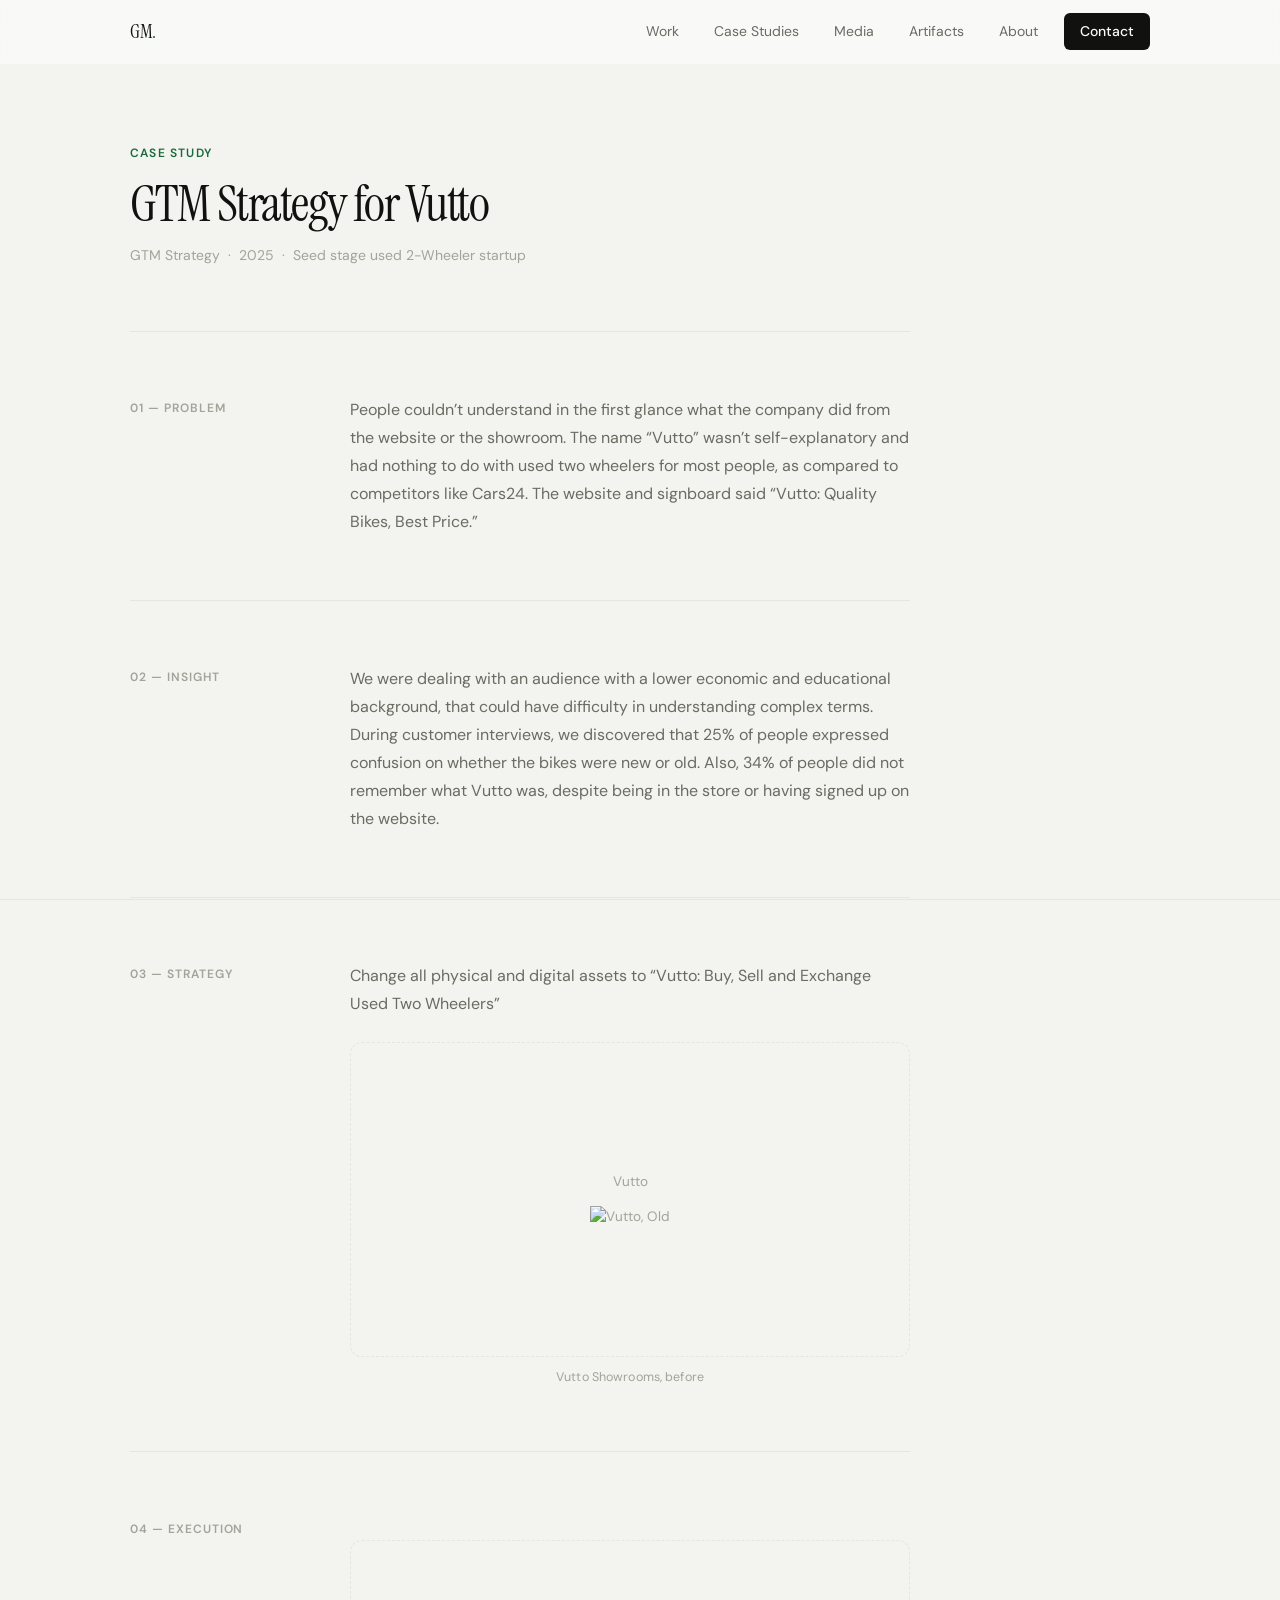
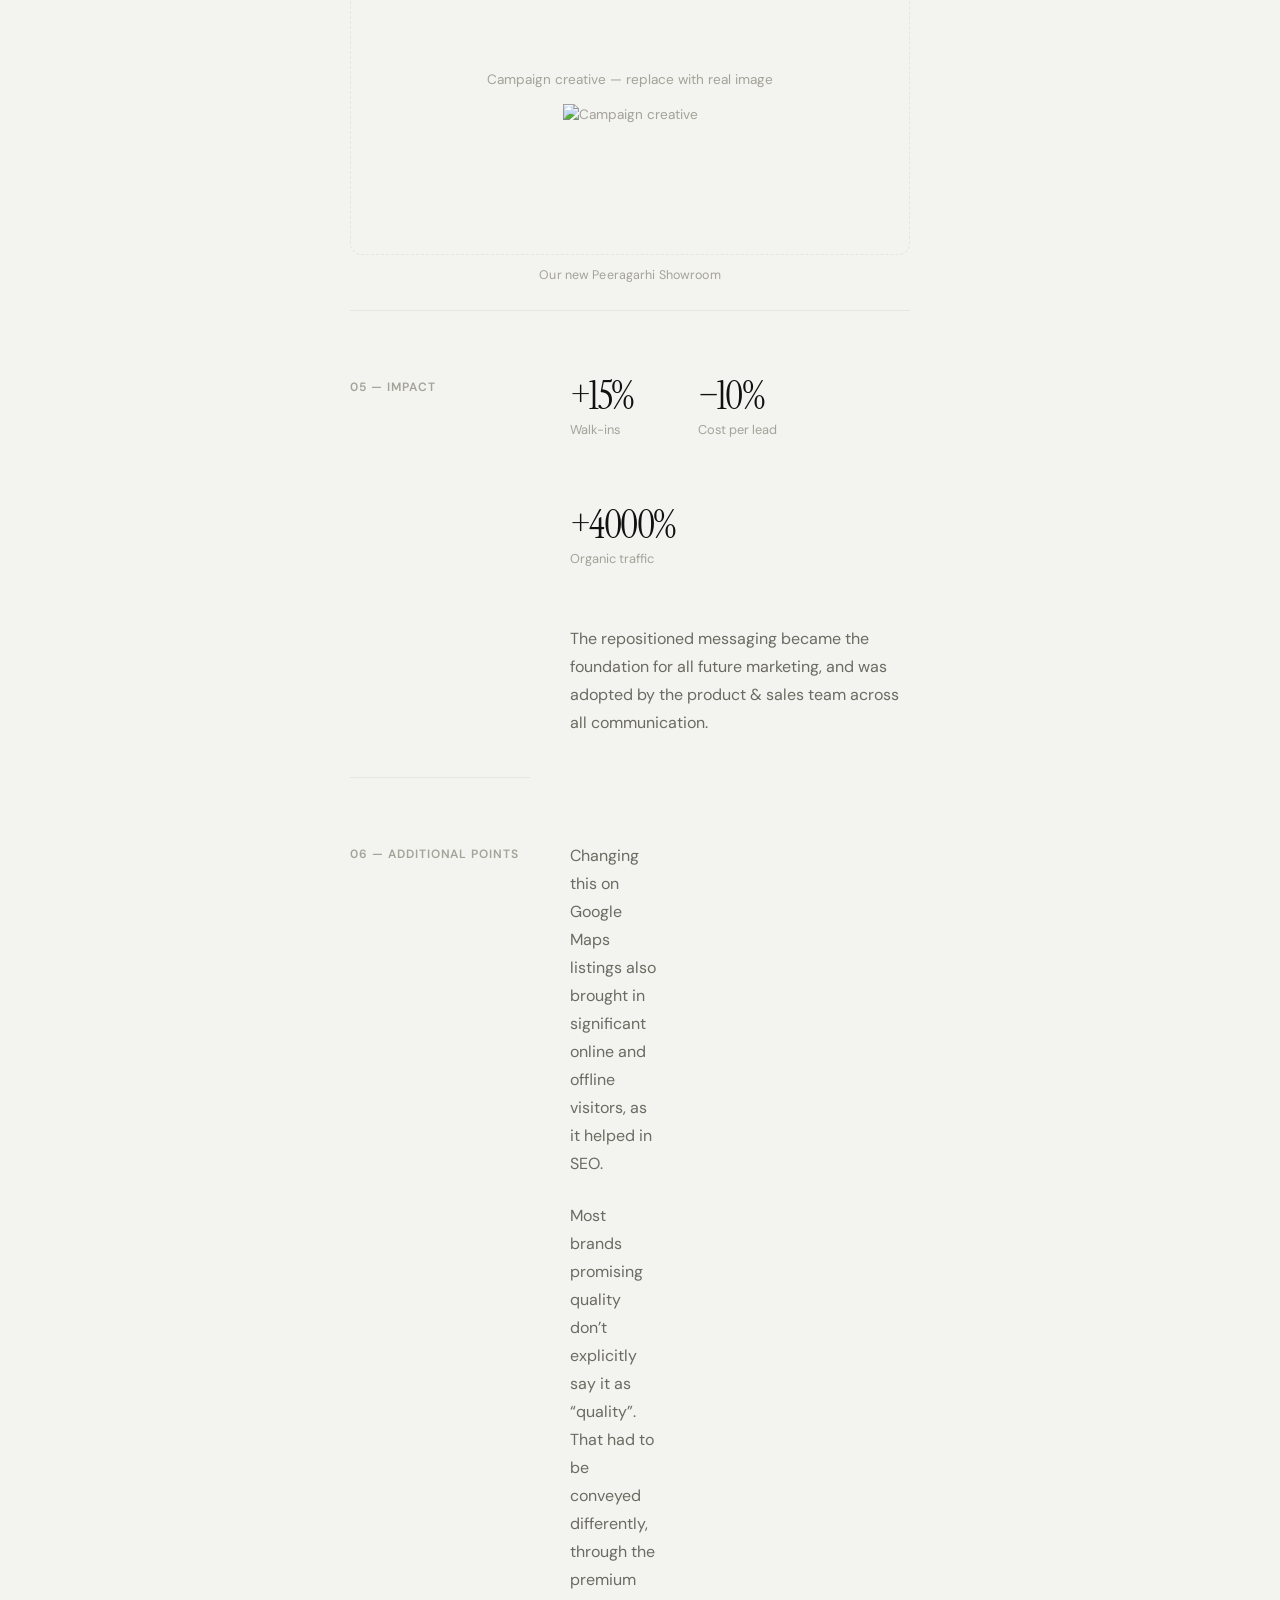
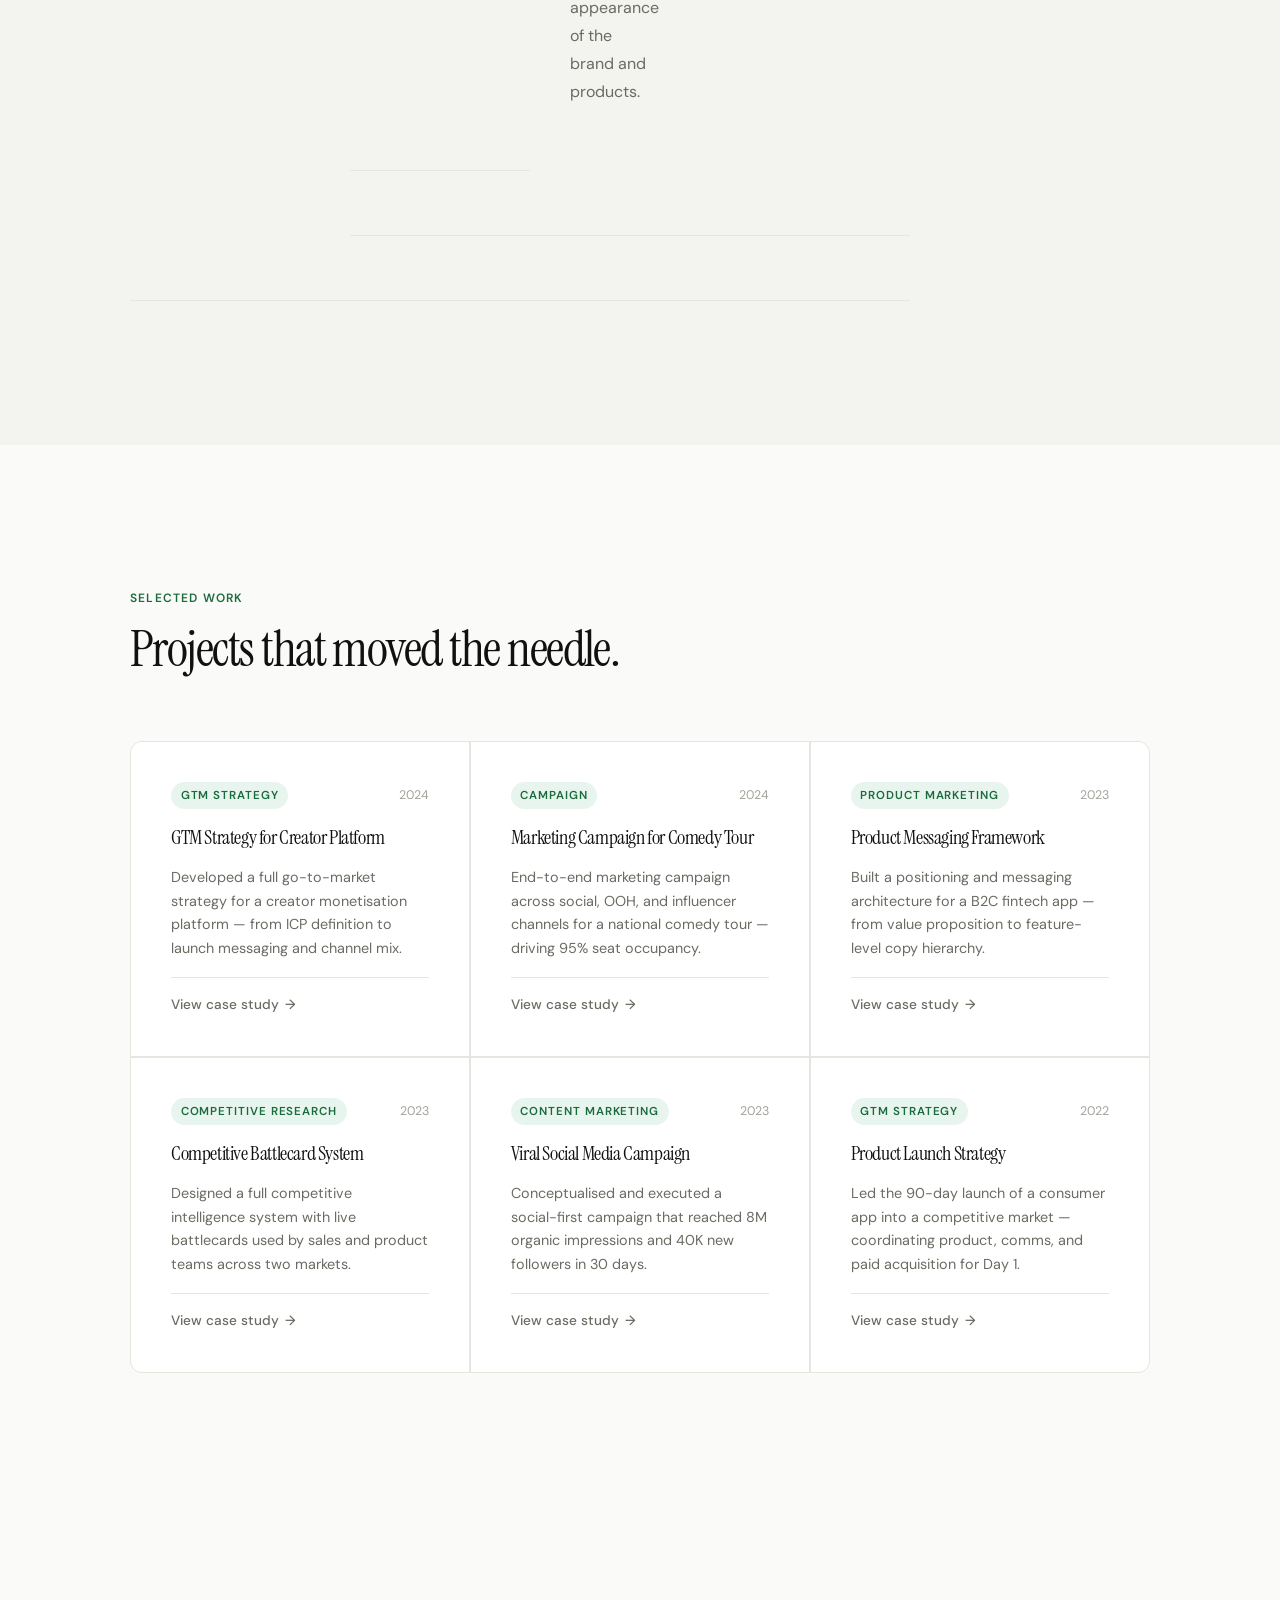
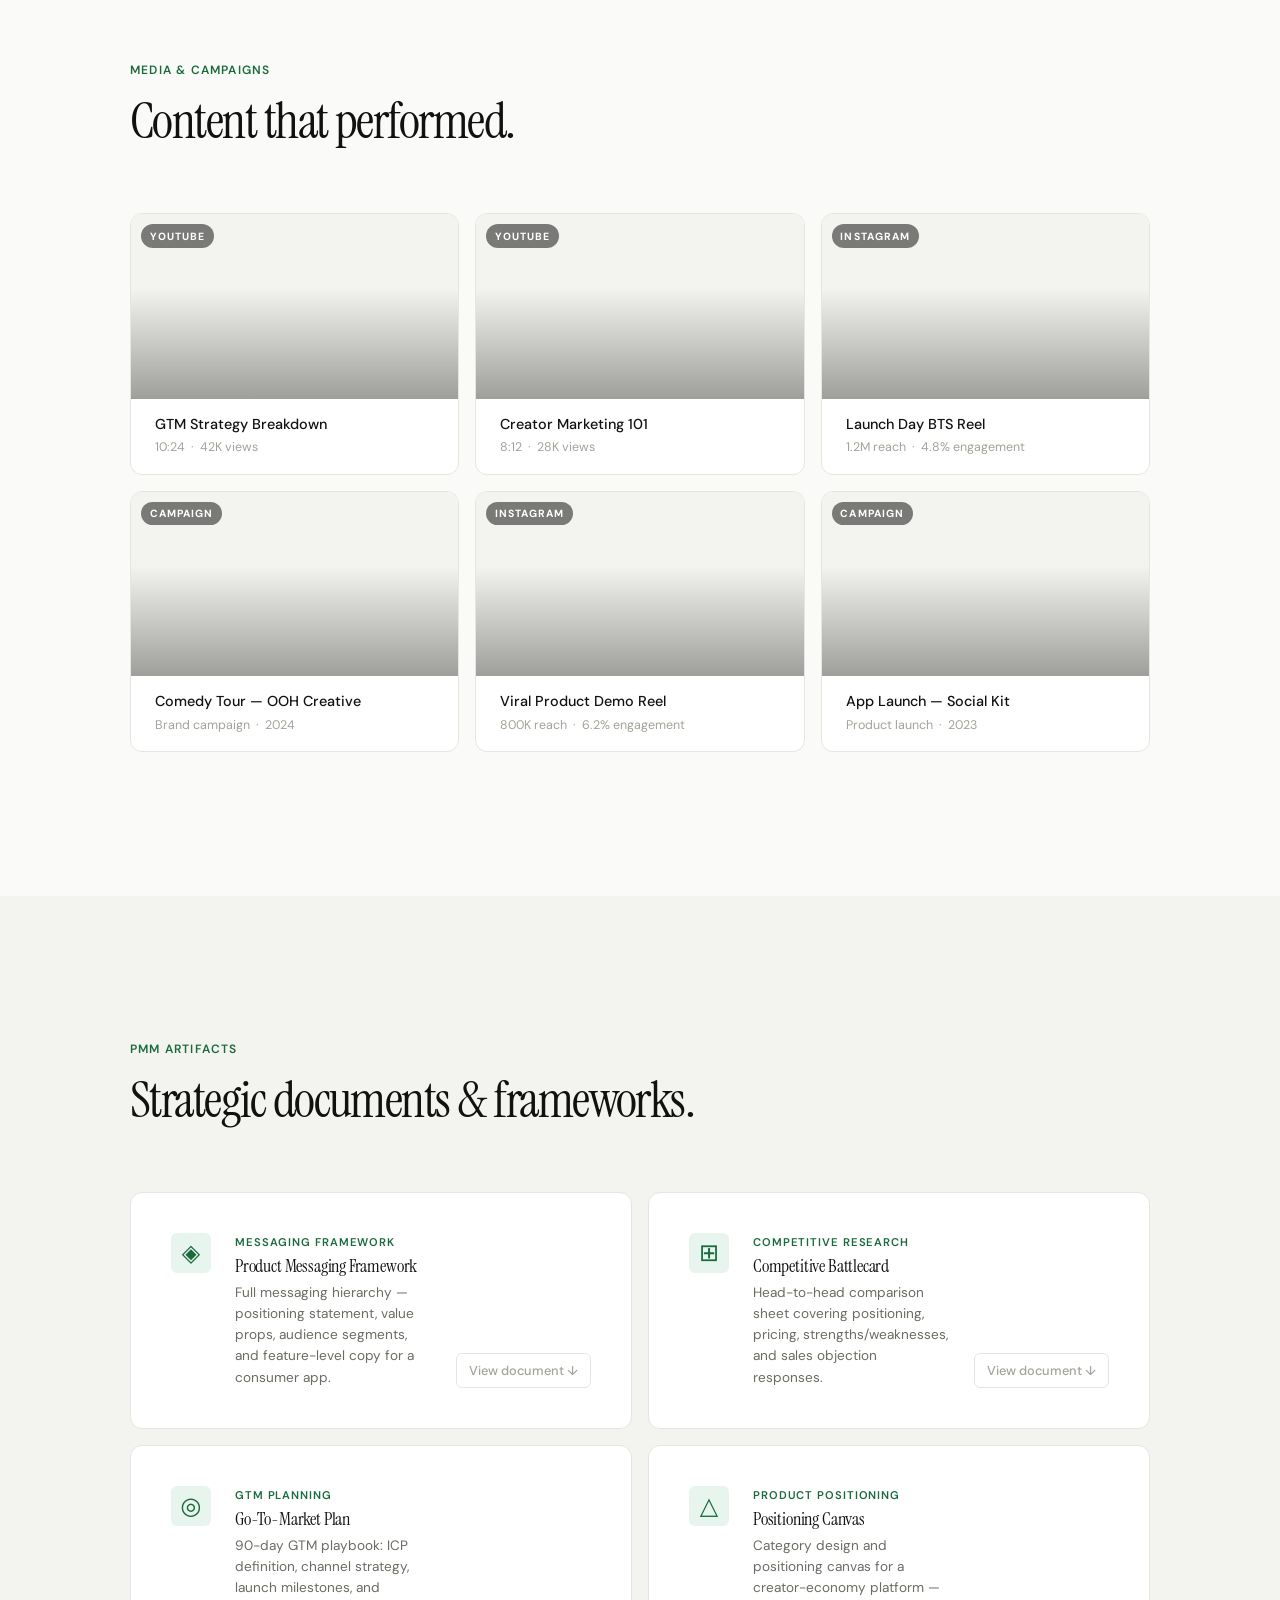
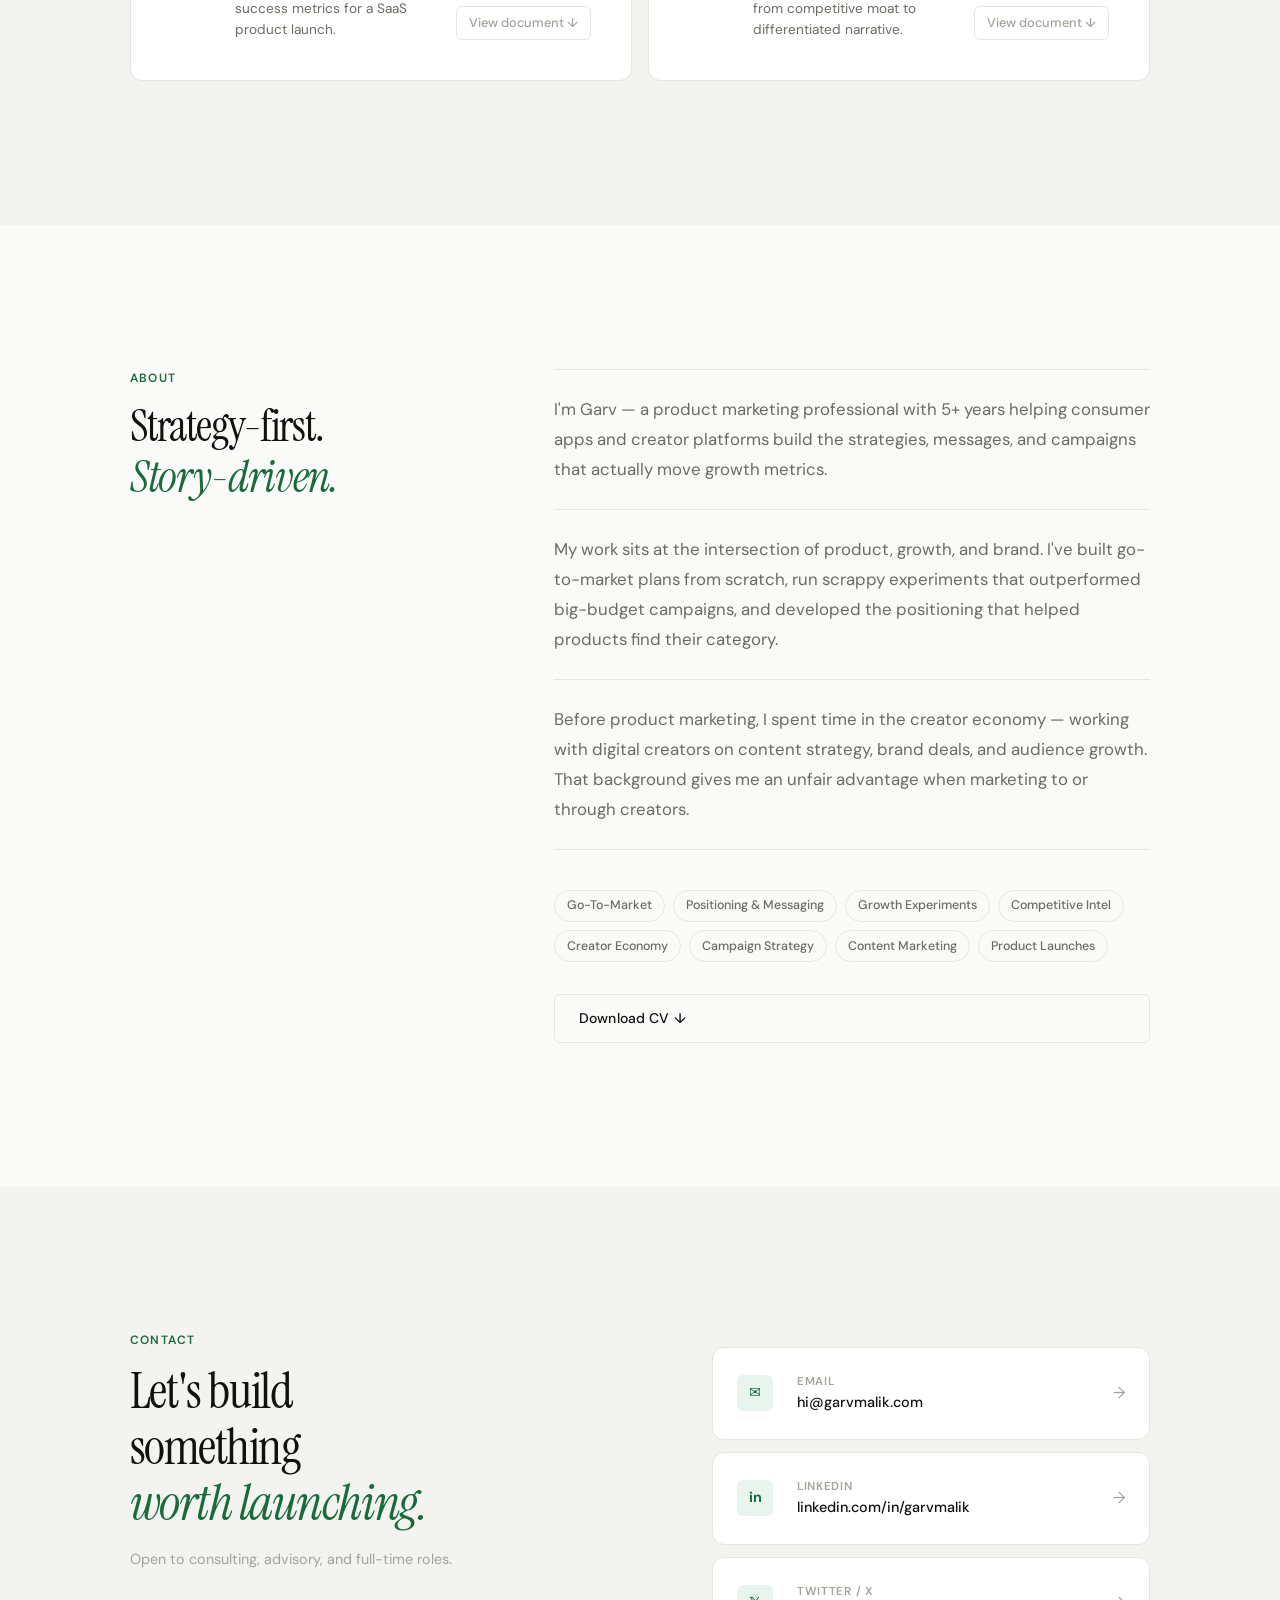
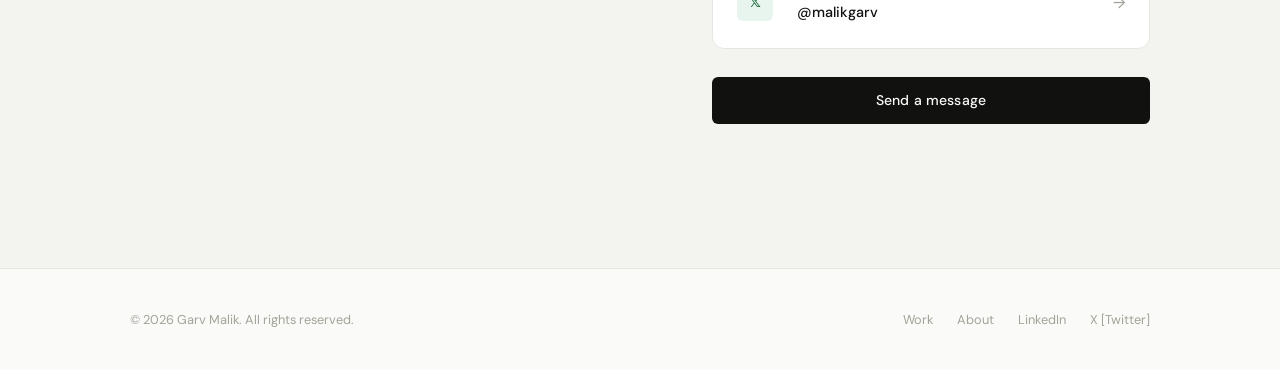
==== commit aceb67cf: "Update case-study.html" ====
--- a/case-study.html
+++ b/case-study.html
@@ -136,7 +136,7 @@
               <figure class="cs-media">
                 <div class="cs-media__placeholder" aria-label="Strategy diagram placeholder">
                   <span>Vutto</span>
-                  <img src="assets/images/vutto-old.webp" alt="Strategy diagram" />
+                  <img src="https://github.com/garvmalik1/pmmportfoio/tree/main/assets/images/vutto-old.webp" alt="Vutto, Old" />
                 </div>
                 <figcaption>Vutto Showrooms, before</figcaption>
               </figure>
@@ -155,7 +155,7 @@
               <figure class="cs-media">
                 <div class="cs-media__placeholder" aria-label="Campaign creative placeholder">
                   <span>Campaign creative — replace with real image</span>
-                  <img src="assets/images/vutto-new.webp" alt="Campaign creative" />
+                  <img src="https://github.com/garvmalik1/pmmportfoio/tree/main/assets/images/vutto-new.webp" alt="Campaign creative" />
                 </div>
                 <figcaption>Our new Peeragarhi Showroom</figcaption>
               </figure>
